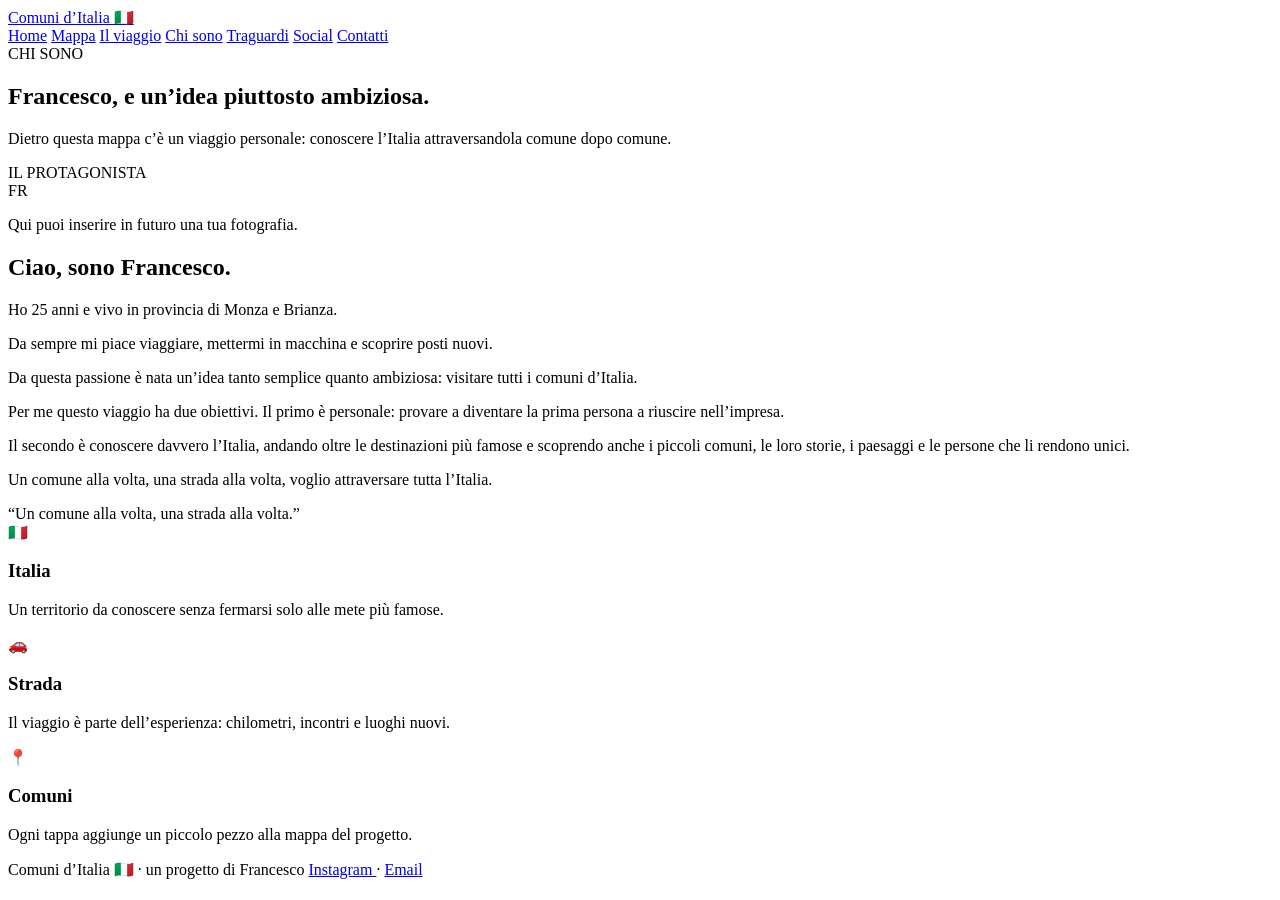
==== chi-sono.html @ e413644b "Create chi-sono.html" ====
<!doctype html>
<html lang="it">

<head>

<meta charset="utf-8">

<meta
name="viewport"
content="width=device-width, initial-scale=1"
>

<title>
Chi sono — Comuni d’Italia 🇮🇹
</title>

<meta
name="description"
content="La storia di Francesco e del progetto Comuni d’Italia."
>

<link rel="stylesheet" href="style.css">

</head>


<body>

<div class="wrap">

<header class="site-header">

<a class="brand" href="index.html">
Comuni d’Italia 🇮🇹
</a>

<nav class="nav">

<a href="index.html">Home</a>

<a href="mappa.html">Mappa</a>

<a href="viaggio.html">Il viaggio</a>

<a href="chi-sono.html">Chi sono</a>

<a href="traguardi.html">Traguardi</a>

<a href="social.html">Social</a>

<a href="contatti.html">Contatti</a>

</nav>

</header>


<main>

<section class="hero">

<div class="eyebrow">
CHI SONO
</div>

<h1>
Francesco, e un’idea
piuttosto ambiziosa.
</h1>

<p>
Dietro questa mappa c’è un viaggio personale:
conoscere l’Italia attraversandola
comune dopo comune.
</p>

</section>


<section class="profile">


<div class="profile-box">

<div>

<div class="smallcaps">
IL PROTAGONISTA
</div>

<div class="profile-placeholder">
FR
</div>

<p>
Qui puoi inserire in futuro
una tua fotografia.
</p>

</div>

</div>


<div class="profile-copy">

<h2>
Ciao, sono Francesco.
</h2>

<p>
Ho 25 anni e vivo in provincia
di Monza e Brianza.
</p>

<p>
Da sempre mi piace viaggiare,
mettermi in macchina e scoprire
posti nuovi.
</p>

<p>
Da questa passione è nata un’idea
tanto semplice quanto ambiziosa:
visitare tutti i comuni d’Italia.
</p>

<p>
Per me questo viaggio ha due obiettivi.
Il primo è personale: provare a diventare
la prima persona a riuscire nell’impresa.
</p>

<p>
Il secondo è conoscere davvero l’Italia,
andando oltre le destinazioni più famose
e scoprendo anche i piccoli comuni,
le loro storie, i paesaggi e le persone
che li rendono unici.
</p>

<p>
Un comune alla volta,
una strada alla volta,
voglio attraversare tutta l’Italia.
</p>


<div class="quote">
“Un comune alla volta,
una strada alla volta.”
</div>

</div>

</section>


<section class="section">

<div class="card-grid">


<article class="card">

<div class="number">
🇮🇹
</div>

<h3>
Italia
</h3>

<p>
Un territorio da conoscere senza fermarsi
solo alle mete più famose.
</p>

</article>


<article class="card">

<div class="number">
🚗
</div>

<h3>
Strada
</h3>

<p>
Il viaggio è parte dell’esperienza:
chilometri, incontri e luoghi nuovi.
</p>

</article>


<article class="card">

<div class="number">
📍
</div>

<h3>
Comuni
</h3>

<p>
Ogni tappa aggiunge un piccolo pezzo
alla mappa del progetto.
</p>

</article>


</div>

</section>

</main>


<footer>

<span>
Comuni d’Italia 🇮🇹 · un progetto di Francesco
</span>

<span>

<a
href="https://www.instagram.com/frarossitto/"
target="_blank"
>
Instagram
</a>

·

<a href="mailto:rossitto.francesco001@gmail.com">
Email
</a>

</span>

</footer>

</div>

</body>
</html>
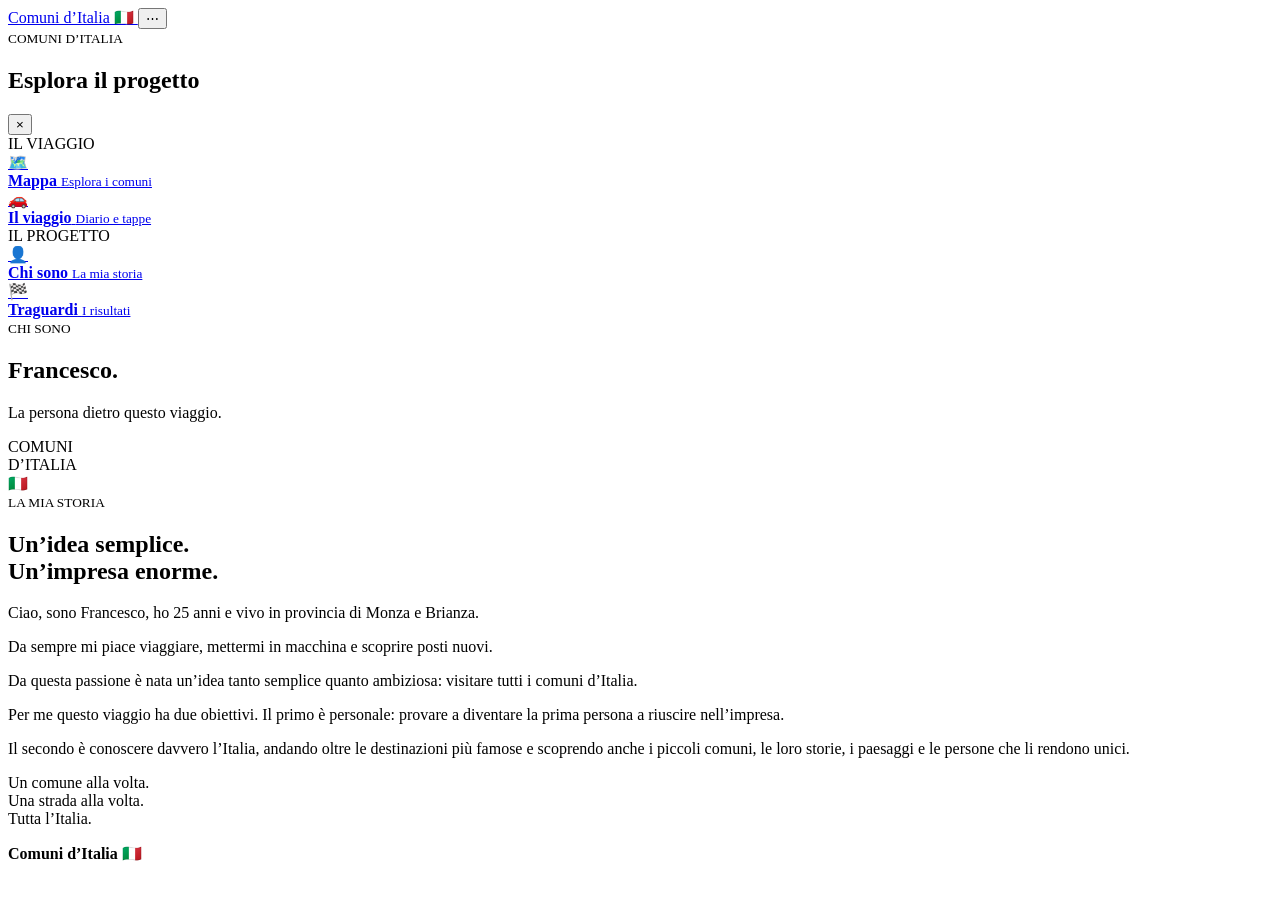
==== commit 65471831: "Create chi-sono.html" ====
--- a/chi-sono.html
+++ b/chi-sono.html
@@ -1,253 +1,195 @@
-<!doctype html>
+<!DOCTYPE html>
 <html lang="it">
-
 <head>
 
-<meta charset="utf-8">
+  <meta charset="UTF-8">
+  <meta name="viewport" content="width=device-width, initial-scale=1.0">
 
-<meta
-name="viewport"
-content="width=device-width, initial-scale=1"
->
+  <title>Chi sono — Comuni d’Italia 🇮🇹</title>
 
-<title>
-Chi sono — Comuni d’Italia 🇮🇹
-</title>
+  <link rel="preconnect" href="https://fonts.googleapis.com">
+  <link rel="preconnect" href="https://fonts.gstatic.com" crossorigin>
 
-<meta
-name="description"
-content="La storia di Francesco e del progetto Comuni d’Italia."
->
+  <link
+    href="https://fonts.googleapis.com/css2?family=DM+Sans:wght@400;500;600;700&family=Playfair+Display:wght@500;600;700&display=swap"
+    rel="stylesheet"
+  >
 
-<link rel="stylesheet" href="style.css">
+  <link rel="stylesheet" href="style.css">
 
 </head>
 
-
 <body>
-
-<div class="wrap">
 
 <header class="site-header">
 
-<a class="brand" href="index.html">
-Comuni d’Italia 🇮🇹
-</a>
+  <a href="index.html" class="brand">
+    Comuni d’Italia 🇮🇹
+  </a>
 
-<nav class="nav">
-
-<a href="index.html">Home</a>
-
-<a href="mappa.html">Mappa</a>
-
-<a href="viaggio.html">Il viaggio</a>
-
-<a href="chi-sono.html">Chi sono</a>
-
-<a href="traguardi.html">Traguardi</a>
-
-<a href="social.html">Social</a>
-
-<a href="contatti.html">Contatti</a>
-
-</nav>
+  <button class="menu-button" id="menuButton">
+    ⋯
+  </button>
 
 </header>
 
 
+<div class="menu-overlay" id="menuOverlay"></div>
+
+<aside class="side-menu" id="sideMenu">
+
+  <div class="side-menu-top">
+
+    <div>
+      <small>COMUNI D’ITALIA</small>
+      <h2>Esplora il progetto</h2>
+    </div>
+
+    <button class="menu-close" id="menuClose">×</button>
+
+  </div>
+
+  <div class="menu-category">
+
+    <div class="menu-category-title">IL VIAGGIO</div>
+
+    <a href="mappa.html" class="menu-link">
+      <span>🗺️</span>
+      <div>
+        <strong>Mappa</strong>
+        <small>Esplora i comuni</small>
+      </div>
+    </a>
+
+    <a href="viaggio.html" class="menu-link">
+      <span>🚗</span>
+      <div>
+        <strong>Il viaggio</strong>
+        <small>Diario e tappe</small>
+      </div>
+    </a>
+
+  </div>
+
+  <div class="menu-category">
+
+    <div class="menu-category-title">IL PROGETTO</div>
+
+    <a href="chi-sono.html" class="menu-link">
+      <span>👤</span>
+      <div>
+        <strong>Chi sono</strong>
+        <small>La mia storia</small>
+      </div>
+    </a>
+
+    <a href="traguardi.html" class="menu-link">
+      <span>🏁</span>
+      <div>
+        <strong>Traguardi</strong>
+        <small>I risultati</small>
+      </div>
+    </a>
+
+  </div>
+
+</aside>
+
+
 <main>
 
-<section class="hero">
+<section class="page-hero">
 
-<div class="eyebrow">
-CHI SONO
-</div>
+  <small>CHI SONO</small>
 
-<h1>
-Francesco, e un’idea
-piuttosto ambiziosa.
-</h1>
+  <h1>
+    Francesco.
+  </h1>
 
-<p>
-Dietro questa mappa c’è un viaggio personale:
-conoscere l’Italia attraversandola
-comune dopo comune.
-</p>
-
-</section>
-
-
-<section class="profile">
-
-
-<div class="profile-box">
-
-<div>
-
-<div class="smallcaps">
-IL PROTAGONISTA
-</div>
-
-<div class="profile-placeholder">
-FR
-</div>
-
-<p>
-Qui puoi inserire in futuro
-una tua fotografia.
-</p>
-
-</div>
-
-</div>
-
-
-<div class="profile-copy">
-
-<h2>
-Ciao, sono Francesco.
-</h2>
-
-<p>
-Ho 25 anni e vivo in provincia
-di Monza e Brianza.
-</p>
-
-<p>
-Da sempre mi piace viaggiare,
-mettermi in macchina e scoprire
-posti nuovi.
-</p>
-
-<p>
-Da questa passione è nata un’idea
-tanto semplice quanto ambiziosa:
-visitare tutti i comuni d’Italia.
-</p>
-
-<p>
-Per me questo viaggio ha due obiettivi.
-Il primo è personale: provare a diventare
-la prima persona a riuscire nell’impresa.
-</p>
-
-<p>
-Il secondo è conoscere davvero l’Italia,
-andando oltre le destinazioni più famose
-e scoprendo anche i piccoli comuni,
-le loro storie, i paesaggi e le persone
-che li rendono unici.
-</p>
-
-<p>
-Un comune alla volta,
-una strada alla volta,
-voglio attraversare tutta l’Italia.
-</p>
-
-
-<div class="quote">
-“Un comune alla volta,
-una strada alla volta.”
-</div>
-
-</div>
+  <p>
+    La persona dietro questo viaggio.
+  </p>
 
 </section>
 
 
 <section class="section">
 
-<div class="card-grid">
+  <div class="about-page-grid">
+
+    <div class="about-photo">
+
+      <div class="logo-placeholder">
+        COMUNI<br>
+        D’ITALIA<br>
+        🇮🇹
+      </div>
+
+    </div>
 
 
-<article class="card">
+    <div class="about-text">
 
-<div class="number">
-🇮🇹
-</div>
+      <small>LA MIA STORIA</small>
 
-<h3>
-Italia
-</h3>
+      <h2>
+        Un’idea semplice.<br>
+        Un’impresa enorme.
+      </h2>
 
-<p>
-Un territorio da conoscere senza fermarsi
-solo alle mete più famose.
-</p>
+      <p>
+        Ciao, sono Francesco, ho 25 anni e vivo in provincia
+        di Monza e Brianza.
+      </p>
 
-</article>
+      <p>
+        Da sempre mi piace viaggiare, mettermi in macchina
+        e scoprire posti nuovi.
+      </p>
 
+      <p>
+        Da questa passione è nata un’idea tanto semplice
+        quanto ambiziosa: visitare tutti i comuni d’Italia.
+      </p>
 
-<article class="card">
+      <p>
+        Per me questo viaggio ha due obiettivi.
+        Il primo è personale: provare a diventare la prima
+        persona a riuscire nell’impresa.
+      </p>
 
-<div class="number">
-🚗
-</div>
+      <p>
+        Il secondo è conoscere davvero l’Italia, andando oltre
+        le destinazioni più famose e scoprendo anche i piccoli
+        comuni, le loro storie, i paesaggi e le persone che
+        li rendono unici.
+      </p>
 
-<h3>
-Strada
-</h3>
+      <p class="big-quote">
+        Un comune alla volta.<br>
+        Una strada alla volta.<br>
+        Tutta l’Italia.
+      </p>
 
-<p>
-Il viaggio è parte dell’esperienza:
-chilometri, incontri e luoghi nuovi.
-</p>
+    </div>
 
-</article>
-
-
-<article class="card">
-
-<div class="number">
-📍
-</div>
-
-<h3>
-Comuni
-</h3>
-
-<p>
-Ogni tappa aggiunge un piccolo pezzo
-alla mappa del progetto.
-</p>
-
-</article>
-
-
-</div>
+  </div>
 
 </section>
 
 </main>
 
 
-<footer>
+<footer class="site-footer">
 
-<span>
-Comuni d’Italia 🇮🇹 · un progetto di Francesco
-</span>
-
-<span>
-
-<a
-href="https://www.instagram.com/frarossitto/"
-target="_blank"
->
-Instagram
-</a>
-
-·
-
-<a href="mailto:rossitto.francesco001@gmail.com">
-Email
-</a>
-
-</span>
+  <strong>Comuni d’Italia 🇮🇹</strong>
 
 </footer>
 
-</div>
+
+<script src="visitati.js"></script>
+<script src="comuni.js"></script>
+<script src="app.js"></script>
 
 </body>
 </html>
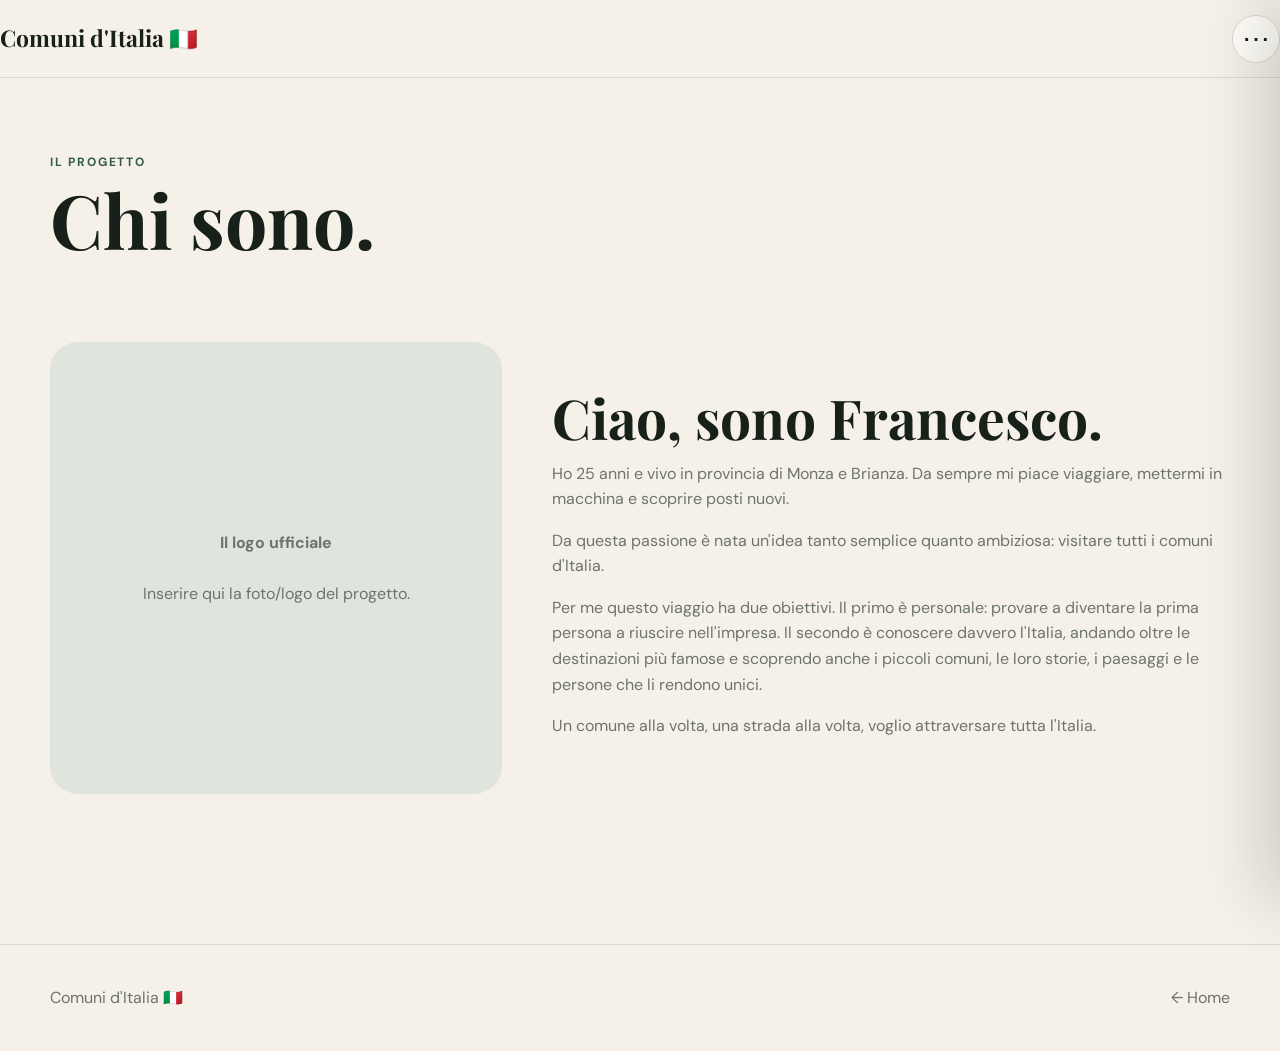
==== commit 3a827006: "Create chi-sono.html" ====
--- a/chi-sono.html
+++ b/chi-sono.html
@@ -1,19 +1,20 @@
 <!DOCTYPE html>
 <html lang="it">
+
 <head>
 
   <meta charset="UTF-8">
+
   <meta name="viewport" content="width=device-width, initial-scale=1.0">
 
-  <title>Chi sono — Comuni d’Italia 🇮🇹</title>
+  <title>Chi sono — Comuni d'Italia 🇮🇹</title>
 
   <link rel="preconnect" href="https://fonts.googleapis.com">
   <link rel="preconnect" href="https://fonts.gstatic.com" crossorigin>
 
   <link
     href="https://fonts.googleapis.com/css2?family=DM+Sans:wght@400;500;600;700&family=Playfair+Display:wght@500;600;700&display=swap"
-    rel="stylesheet"
-  >
+    rel="stylesheet">
 
   <link rel="stylesheet" href="style.css">
 
@@ -21,168 +22,219 @@
 
 <body>
 
+
 <header class="site-header">
 
-  <a href="index.html" class="brand">
-    Comuni d’Italia 🇮🇹
-  </a>
-
-  <button class="menu-button" id="menuButton">
-    ⋯
-  </button>
+  <div class="container" style="display:flex;justify-content:space-between;align-items:center;width:100%;">
+
+    <a href="index.html" class="logo">
+      Comuni d'Italia 🇮🇹
+    </a>
+
+    <button class="menu-button">
+      ⋯
+    </button>
+
+  </div>
 
 </header>
 
 
-<div class="menu-overlay" id="menuOverlay"></div>
-
-<aside class="side-menu" id="sideMenu">
-
-  <div class="side-menu-top">
+<div class="menu-overlay"></div>
+
+<aside class="side-menu">
+
+  <div class="menu-top">
+
+    <h2 class="menu-title">Esplora</h2>
+
+    <button class="menu-close">×</button>
+
+  </div>
+
+  <div class="menu-category">
+
+    <div class="menu-category-title">
+      Il viaggio
+    </div>
+
+    <a class="menu-link" href="index.html">
+      Home <span>→</span>
+    </a>
+
+    <a class="menu-link" href="mappa.html">
+      Mappa dei comuni <span>→</span>
+    </a>
+
+    <a class="menu-link" href="viaggio.html">
+      Il viaggio <span>→</span>
+    </a>
+
+  </div>
+
+  <div class="menu-category">
+
+    <div class="menu-category-title">
+      Il progetto
+    </div>
+
+    <a class="menu-link" href="chi-sono.html">
+      Chi sono <span>→</span>
+    </a>
+
+    <a class="menu-link" href="traguardi.html">
+      Traguardi <span>→</span>
+    </a>
+
+  </div>
+
+  <div class="menu-category">
+
+    <div class="menu-category-title">
+      Seguimi
+    </div>
+
+    <a
+      class="menu-link"
+      href="https://www.instagram.com/frarossitto/"
+      target="_blank">
+      Instagram <span>↗</span>
+    </a>
+
+    <a
+      class="menu-link"
+      href="https://www.tiktok.com/"
+      target="_blank">
+      TikTok <span>↗</span>
+    </a>
+
+  </div>
+
+  <div class="menu-category">
+
+    <div class="menu-category-title">
+      Contatti
+    </div>
+
+    <a class="menu-link" href="contatti.html">
+      Contatti <span>→</span>
+    </a>
+
+  </div>
+
+</aside>
+
+
+<main>
+
+<section class="page-header">
+
+  <div class="container">
+
+    <div class="eyebrow">
+      Il progetto
+    </div>
+
+    <h1>
+      Chi sono.
+    </h1>
+
+  </div>
+
+</section>
+
+
+<section class="section" style="padding-top:20px;">
+
+  <div class="container">
+
+    <div class="about-grid">
+
+      <div class="about-photo">
+
+        <div>
+
+          <strong>
+            Il logo ufficiale
+          </strong>
+
+          <br><br>
+
+          Inserire qui la foto/logo
+          del progetto.
+
+        </div>
+
+      </div>
+
+
+      <div>
+
+        <h2 class="section-title">
+          Ciao, sono Francesco.
+        </h2>
+
+        <p class="section-text">
+
+          Ho 25 anni e vivo in provincia di Monza e Brianza.
+
+          Da sempre mi piace viaggiare, mettermi in macchina
+          e scoprire posti nuovi.
+
+        </p>
+
+        <p class="section-text">
+
+          Da questa passione è nata un'idea tanto semplice
+          quanto ambiziosa: visitare tutti i comuni d'Italia.
+
+        </p>
+
+        <p class="section-text">
+
+          Per me questo viaggio ha due obiettivi.
+
+          Il primo è personale: provare a diventare la prima
+          persona a riuscire nell'impresa.
+
+          Il secondo è conoscere davvero l'Italia, andando
+          oltre le destinazioni più famose e scoprendo anche
+          i piccoli comuni, le loro storie, i paesaggi e
+          le persone che li rendono unici.
+
+        </p>
+
+        <p class="section-text">
+
+          Un comune alla volta, una strada alla volta,
+          voglio attraversare tutta l'Italia.
+
+        </p>
+
+      </div>
+
+    </div>
+
+  </div>
+
+</section>
+
+</main>
+
+
+<footer class="site-footer">
+
+  <div class="container footer-inner">
 
     <div>
-      <small>COMUNI D’ITALIA</small>
-      <h2>Esplora il progetto</h2>
-    </div>
-
-    <button class="menu-close" id="menuClose">×</button>
-
-  </div>
-
-  <div class="menu-category">
-
-    <div class="menu-category-title">IL VIAGGIO</div>
-
-    <a href="mappa.html" class="menu-link">
-      <span>🗺️</span>
-      <div>
-        <strong>Mappa</strong>
-        <small>Esplora i comuni</small>
-      </div>
-    </a>
-
-    <a href="viaggio.html" class="menu-link">
-      <span>🚗</span>
-      <div>
-        <strong>Il viaggio</strong>
-        <small>Diario e tappe</small>
-      </div>
-    </a>
-
-  </div>
-
-  <div class="menu-category">
-
-    <div class="menu-category-title">IL PROGETTO</div>
-
-    <a href="chi-sono.html" class="menu-link">
-      <span>👤</span>
-      <div>
-        <strong>Chi sono</strong>
-        <small>La mia storia</small>
-      </div>
-    </a>
-
-    <a href="traguardi.html" class="menu-link">
-      <span>🏁</span>
-      <div>
-        <strong>Traguardi</strong>
-        <small>I risultati</small>
-      </div>
-    </a>
-
-  </div>
-
-</aside>
-
-
-<main>
-
-<section class="page-hero">
-
-  <small>CHI SONO</small>
-
-  <h1>
-    Francesco.
-  </h1>
-
-  <p>
-    La persona dietro questo viaggio.
-  </p>
-
-</section>
-
-
-<section class="section">
-
-  <div class="about-page-grid">
-
-    <div class="about-photo">
-
-      <div class="logo-placeholder">
-        COMUNI<br>
-        D’ITALIA<br>
-        🇮🇹
-      </div>
-
-    </div>
-
-
-    <div class="about-text">
-
-      <small>LA MIA STORIA</small>
-
-      <h2>
-        Un’idea semplice.<br>
-        Un’impresa enorme.
-      </h2>
-
-      <p>
-        Ciao, sono Francesco, ho 25 anni e vivo in provincia
-        di Monza e Brianza.
-      </p>
-
-      <p>
-        Da sempre mi piace viaggiare, mettermi in macchina
-        e scoprire posti nuovi.
-      </p>
-
-      <p>
-        Da questa passione è nata un’idea tanto semplice
-        quanto ambiziosa: visitare tutti i comuni d’Italia.
-      </p>
-
-      <p>
-        Per me questo viaggio ha due obiettivi.
-        Il primo è personale: provare a diventare la prima
-        persona a riuscire nell’impresa.
-      </p>
-
-      <p>
-        Il secondo è conoscere davvero l’Italia, andando oltre
-        le destinazioni più famose e scoprendo anche i piccoli
-        comuni, le loro storie, i paesaggi e le persone che
-        li rendono unici.
-      </p>
-
-      <p class="big-quote">
-        Un comune alla volta.<br>
-        Una strada alla volta.<br>
-        Tutta l’Italia.
-      </p>
-
-    </div>
-
-  </div>
-
-</section>
-
-</main>
-
-
-<footer class="site-footer">
-
-  <strong>Comuni d’Italia 🇮🇹</strong>
+      Comuni d'Italia 🇮🇹
+    </div>
+
+    <a href="index.html">
+      ← Home
+    </a>
+
+  </div>
 
 </footer>
 
--- a/style.css
+++ b/style.css
@@ -0,0 +1,750 @@
+:root {
+  --bg: #f5f1e8;
+  --paper: #fffdf8;
+  --ink: #172019;
+  --muted: #6d746e;
+  --line: #ddd8cc;
+  --green: #315b43;
+  --green-dark: #244534;
+  --green-light: #dce8df;
+  --white: #ffffff;
+  --shadow: 0 20px 60px rgba(24, 35, 27, 0.10);
+  --radius: 22px;
+}
+
+* {
+  box-sizing: border-box;
+}
+
+html {
+  scroll-behavior: smooth;
+}
+
+body {
+  margin: 0;
+  background: var(--bg);
+  color: var(--ink);
+  font-family: "DM Sans", sans-serif;
+  line-height: 1.6;
+}
+
+body.menu-open {
+  overflow: hidden;
+}
+
+a {
+  color: inherit;
+  text-decoration: none;
+}
+
+button,
+input,
+select {
+  font: inherit;
+}
+
+button {
+  cursor: pointer;
+}
+
+img {
+  max-width: 100%;
+  display: block;
+}
+
+.container {
+  width: min(1180px, calc(100% - 40px));
+  margin: auto;
+}
+
+/* HEADER */
+
+.site-header {
+  height: 78px;
+  display: flex;
+  align-items: center;
+  justify-content: space-between;
+  border-bottom: 1px solid var(--line);
+  background: rgba(245, 241, 232, 0.94);
+  backdrop-filter: blur(12px);
+  position: sticky;
+  top: 0;
+  z-index: 100;
+}
+
+.logo {
+  font-family: "Playfair Display", serif;
+  font-size: 23px;
+  font-weight: 700;
+}
+
+.menu-button {
+  width: 48px;
+  height: 48px;
+  border: 1px solid var(--line);
+  border-radius: 50%;
+  background: var(--paper);
+  font-size: 28px;
+  line-height: 1;
+  color: var(--ink);
+}
+
+.menu-button:hover {
+  background: var(--green);
+  color: white;
+}
+
+/* SIDE MENU */
+
+.menu-overlay {
+  position: fixed;
+  inset: 0;
+  background: rgba(15, 23, 18, 0.38);
+  backdrop-filter: blur(5px);
+  opacity: 0;
+  visibility: hidden;
+  transition: 0.3s ease;
+  z-index: 200;
+}
+
+.menu-overlay.active {
+  opacity: 1;
+  visibility: visible;
+}
+
+.side-menu {
+  position: fixed;
+  top: 0;
+  right: 0;
+  height: 100vh;
+  width: min(440px, 92vw);
+  background: var(--paper);
+  padding: 32px;
+  overflow-y: auto;
+  transform: translateX(100%);
+  transition: transform 0.35s ease;
+  z-index: 201;
+  box-shadow: -20px 0 60px rgba(0,0,0,.15);
+}
+
+.side-menu.active {
+  transform: translateX(0);
+}
+
+.menu-top {
+  display: flex;
+  align-items: center;
+  justify-content: space-between;
+  margin-bottom: 35px;
+}
+
+.menu-title {
+  font-family: "Playfair Display", serif;
+  font-size: 28px;
+  margin: 0;
+}
+
+.menu-close {
+  width: 44px;
+  height: 44px;
+  border-radius: 50%;
+  border: 1px solid var(--line);
+  background: transparent;
+  font-size: 26px;
+}
+
+.menu-category {
+  margin-bottom: 28px;
+}
+
+.menu-category-title {
+  text-transform: uppercase;
+  letter-spacing: .12em;
+  color: var(--muted);
+  font-size: 12px;
+  font-weight: 700;
+  margin-bottom: 10px;
+}
+
+.menu-link {
+  display: flex;
+  align-items: center;
+  justify-content: space-between;
+  padding: 15px 0;
+  border-bottom: 1px solid var(--line);
+  font-size: 18px;
+  font-weight: 600;
+}
+
+.menu-link span {
+  color: var(--muted);
+}
+
+.menu-link:hover {
+  color: var(--green);
+}
+
+.menu-quote {
+  margin-top: 35px;
+  padding-top: 25px;
+  border-top: 1px solid var(--line);
+  font-family: "Playfair Display", serif;
+  font-size: 22px;
+  line-height: 1.3;
+}
+
+/* HERO */
+
+.hero {
+  padding: 100px 0 70px;
+}
+
+.hero-grid {
+  display: grid;
+  grid-template-columns: 1.25fr .75fr;
+  gap: 50px;
+  align-items: center;
+}
+
+.eyebrow {
+  color: var(--green);
+  text-transform: uppercase;
+  letter-spacing: .15em;
+  font-weight: 700;
+  font-size: 12px;
+}
+
+.hero h1 {
+  font-family: "Playfair Display", serif;
+  font-size: clamp(50px, 7vw, 88px);
+  line-height: .95;
+  margin: 15px 0 25px;
+  max-width: 850px;
+}
+
+.hero p {
+  color: var(--muted);
+  font-size: 18px;
+  max-width: 650px;
+}
+
+.hero-card {
+  background: var(--green);
+  color: white;
+  padding: 38px;
+  border-radius: var(--radius);
+  box-shadow: var(--shadow);
+}
+
+.hero-card .big-number {
+  font-family: "Playfair Display", serif;
+  font-size: 70px;
+  line-height: 1;
+}
+
+.hero-card p {
+  color: rgba(255,255,255,.75);
+  margin-bottom: 30px;
+}
+
+/* BUTTONS */
+
+.btn {
+  display: inline-flex;
+  align-items: center;
+  justify-content: center;
+  padding: 13px 20px;
+  border-radius: 999px;
+  border: 1px solid var(--line);
+  font-weight: 700;
+  background: var(--paper);
+}
+
+.btn:hover {
+  transform: translateY(-1px);
+}
+
+.btn-dark {
+  background: var(--green);
+  color: white;
+  border-color: var(--green);
+}
+
+.btn-light {
+  background: white;
+}
+
+.button-row {
+  display: flex;
+  flex-wrap: wrap;
+  gap: 12px;
+  margin-top: 30px;
+}
+
+/* PROGRESS */
+
+.progress {
+  width: 100%;
+  height: 10px;
+  border-radius: 999px;
+  background: rgba(255,255,255,.2);
+  overflow: hidden;
+}
+
+.progress-fill {
+  width: 0%;
+  height: 100%;
+  background: white;
+  border-radius: inherit;
+  transition: width .8s ease;
+}
+
+.section {
+  padding: 80px 0;
+}
+
+.section-header {
+  margin-bottom: 35px;
+}
+
+.section-title {
+  font-family: "Playfair Display", serif;
+  font-size: clamp(35px, 5vw, 55px);
+  line-height: 1;
+  margin: 8px 0 15px;
+}
+
+.section-text {
+  color: var(--muted);
+  max-width: 700px;
+}
+
+/* STATS */
+
+.stats-grid {
+  display: grid;
+  grid-template-columns: repeat(3, 1fr);
+  gap: 18px;
+}
+
+.stat-card {
+  background: var(--paper);
+  border: 1px solid var(--line);
+  border-radius: var(--radius);
+  padding: 30px;
+}
+
+.stat-number {
+  font-family: "Playfair Display", serif;
+  font-size: 48px;
+  line-height: 1;
+}
+
+.stat-label {
+  color: var(--muted);
+  margin-top: 10px;
+}
+
+/* CARDS */
+
+.card-grid {
+  display: grid;
+  grid-template-columns: repeat(3, 1fr);
+  gap: 20px;
+}
+
+.card {
+  background: var(--paper);
+  border: 1px solid var(--line);
+  border-radius: var(--radius);
+  padding: 30px;
+}
+
+.card h3 {
+  font-family: "Playfair Display", serif;
+  font-size: 28px;
+  margin-top: 0;
+}
+
+.card p {
+  color: var(--muted);
+}
+
+/* MAP */
+
+.map-wrapper {
+  background: var(--paper);
+  border: 1px solid var(--line);
+  border-radius: var(--radius);
+  padding: 20px;
+  box-shadow: var(--shadow);
+}
+
+.map-controls {
+  display: grid;
+  grid-template-columns: 1.5fr .7fr .7fr auto;
+  gap: 10px;
+  margin-bottom: 18px;
+}
+
+.search-box {
+  position: relative;
+}
+
+.search-input,
+.map-select {
+  width: 100%;
+  height: 48px;
+  border: 1px solid var(--line);
+  border-radius: 12px;
+  padding: 0 15px;
+  background: white;
+  outline: none;
+}
+
+.search-input:focus,
+.map-select:focus {
+  border-color: var(--green);
+}
+
+.search-results {
+  position: absolute;
+  left: 0;
+  right: 0;
+  top: 54px;
+  background: white;
+  border: 1px solid var(--line);
+  border-radius: 14px;
+  box-shadow: var(--shadow);
+  z-index: 50;
+  max-height: 350px;
+  overflow-y: auto;
+  display: none;
+}
+
+.search-results.active {
+  display: block;
+}
+
+.search-result {
+  padding: 13px 15px;
+  border-bottom: 1px solid #eee;
+  cursor: pointer;
+}
+
+.search-result:last-child {
+  border-bottom: 0;
+}
+
+.search-result:hover {
+  background: #f5f7f3;
+}
+
+.result-name {
+  font-weight: 700;
+}
+
+.result-meta {
+  font-size: 13px;
+  color: var(--muted);
+}
+
+.result-status {
+  font-size: 12px;
+  font-weight: 700;
+}
+
+.result-status.visited {
+  color: var(--green);
+}
+
+.result-status.not-visited {
+  color: #888;
+}
+
+.map-layout {
+  display: grid;
+  grid-template-columns: 1fr 320px;
+  gap: 20px;
+}
+
+.map-area {
+  min-height: 650px;
+  position: relative;
+  background: #eef1eb;
+  border-radius: 18px;
+  overflow: hidden;
+}
+
+#italy-map {
+  width: 100%;
+  height: 650px;
+}
+
+.municipality {
+  fill: #d7d9d4;
+  stroke: #fff;
+  stroke-width: .35;
+  cursor: pointer;
+  transition: fill .15s;
+}
+
+.municipality:hover {
+  fill: #b9cdbf;
+}
+
+.municipality.visited {
+  fill: var(--green);
+}
+
+.municipality.selected {
+  fill: #172019;
+  stroke: #fff;
+  stroke-width: 1.5;
+}
+
+.map-info {
+  background: var(--paper);
+  border: 1px solid var(--line);
+  border-radius: var(--radius);
+  padding: 25px;
+  align-self: start;
+}
+
+.map-info h3 {
+  font-family: "Playfair Display", serif;
+  font-size: 30px;
+  margin: 0 0 10px;
+}
+
+.map-info p {
+  color: var(--muted);
+}
+
+.map-legend {
+  display: flex;
+  gap: 20px;
+  margin-top: 15px;
+  font-size: 13px;
+  color: var(--muted);
+}
+
+.legend-item {
+  display: flex;
+  align-items: center;
+  gap: 7px;
+}
+
+.legend-dot {
+  width: 13px;
+  height: 13px;
+  border-radius: 50%;
+  background: #d7d9d4;
+}
+
+.legend-dot.green {
+  background: var(--green);
+}
+
+/* PAGE HEADER */
+
+.page-header {
+  padding: 75px 0 45px;
+}
+
+.page-header h1 {
+  font-family: "Playfair Display", serif;
+  font-size: clamp(45px, 7vw, 75px);
+  line-height: 1;
+  margin: 10px 0 20px;
+}
+
+/* TIMELINE */
+
+.timeline {
+  position: relative;
+  margin-top: 30px;
+}
+
+.timeline-item {
+  display: grid;
+  grid-template-columns: 150px 1fr;
+  gap: 30px;
+  padding: 30px 0;
+  border-top: 1px solid var(--line);
+}
+
+.timeline-date {
+  color: var(--green);
+  font-weight: 700;
+}
+
+.timeline-content {
+  background: var(--paper);
+  border: 1px solid var(--line);
+  border-radius: var(--radius);
+  padding: 25px;
+}
+
+.timeline-content h3 {
+  font-family: "Playfair Display", serif;
+  font-size: 30px;
+  margin-top: 0;
+}
+
+/* ABOUT */
+
+.about-grid {
+  display: grid;
+  grid-template-columns: .8fr 1.2fr;
+  gap: 50px;
+  align-items: center;
+}
+
+.about-photo {
+  aspect-ratio: 1;
+  border-radius: 28px;
+  background: #dfe4dd;
+  display: flex;
+  align-items: center;
+  justify-content: center;
+  overflow: hidden;
+  color: var(--muted);
+  text-align: center;
+  padding: 30px;
+}
+
+.about-photo img {
+  width: 100%;
+  height: 100%;
+  object-fit: cover;
+}
+
+/* MILESTONES */
+
+.milestone-grid {
+  display: grid;
+  grid-template-columns: repeat(3, 1fr);
+  gap: 18px;
+}
+
+.milestone {
+  background: var(--paper);
+  border: 1px solid var(--line);
+  border-radius: var(--radius);
+  padding: 28px;
+}
+
+.milestone.locked {
+  opacity: .45;
+}
+
+.milestone-number {
+  font-family: "Playfair Display", serif;
+  font-size: 45px;
+}
+
+/* CONTACT */
+
+.contact-box {
+  background: var(--green);
+  color: white;
+  border-radius: var(--radius);
+  padding: 50px;
+}
+
+.contact-box p {
+  color: rgba(255,255,255,.75);
+}
+
+.contact-email {
+  font-size: clamp(22px, 4vw, 40px);
+  font-family: "Playfair Display", serif;
+  word-break: break-word;
+}
+
+/* FOOTER */
+
+.site-footer {
+  margin-top: 70px;
+  padding: 40px 0;
+  border-top: 1px solid var(--line);
+}
+
+.footer-inner {
+  display: flex;
+  justify-content: space-between;
+  gap: 20px;
+  color: var(--muted);
+}
+
+/* MOBILE */
+
+@media (max-width: 900px) {
+
+  .hero-grid,
+  .map-layout,
+  .about-grid {
+    grid-template-columns: 1fr;
+  }
+
+  .stats-grid,
+  .card-grid,
+  .milestone-grid {
+    grid-template-columns: 1fr;
+  }
+
+  .map-controls {
+    grid-template-columns: 1fr;
+  }
+
+  .map-area,
+  #italy-map {
+    min-height: 500px;
+    height: 500px;
+  }
+}
+
+@media (max-width: 600px) {
+
+  .container {
+    width: min(100% - 28px, 1180px);
+  }
+
+  .site-header {
+    height: 68px;
+  }
+
+  .hero {
+    padding: 65px 0 45px;
+  }
+
+  .hero h1 {
+    font-size: 52px;
+  }
+
+  .hero-card {
+    padding: 28px;
+  }
+
+  .section {
+    padding: 55px 0;
+  }
+
+  .side-menu {
+    padding: 25px 20px;
+  }
+
+  .timeline-item {
+    grid-template-columns: 1fr;
+    gap: 8px;
+  }
+
+  .contact-box {
+    padding: 30px;
+  }
+
+  .footer-inner {
+    flex-direction: column;
+  }
+}
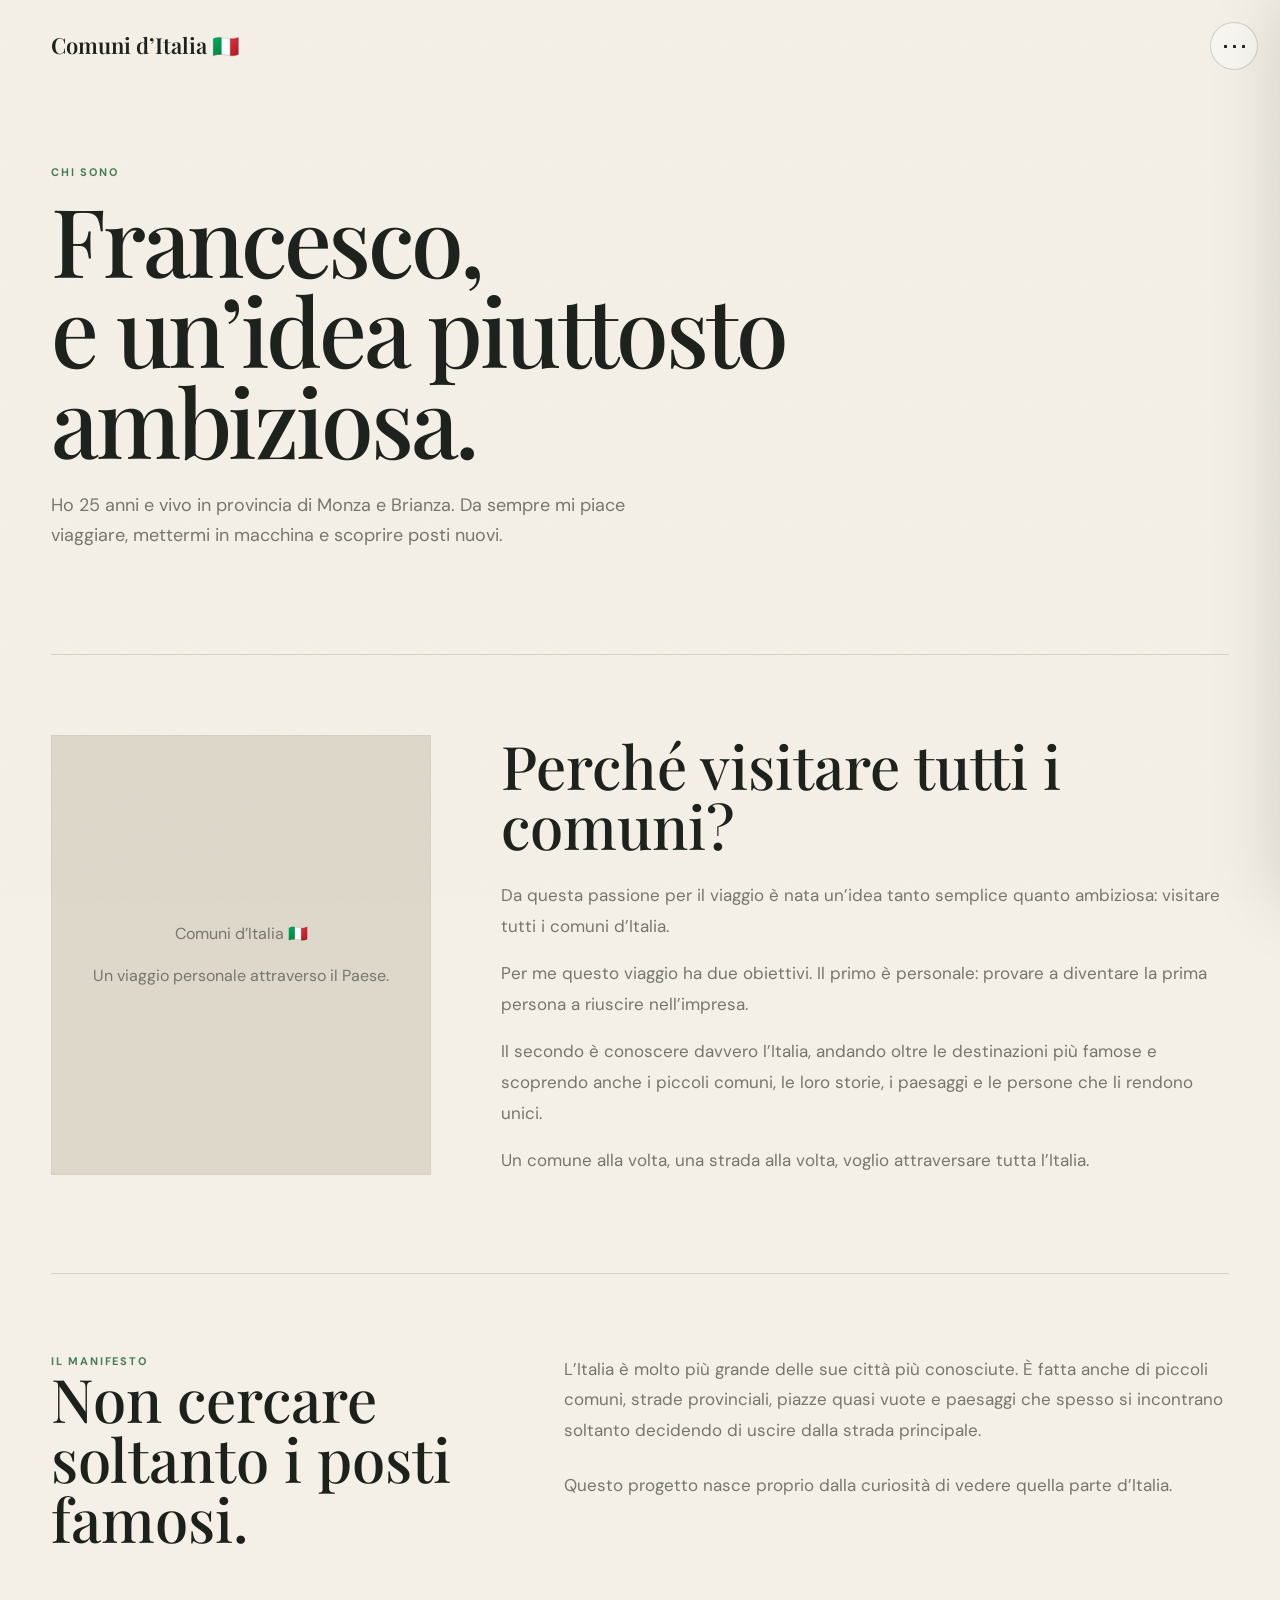
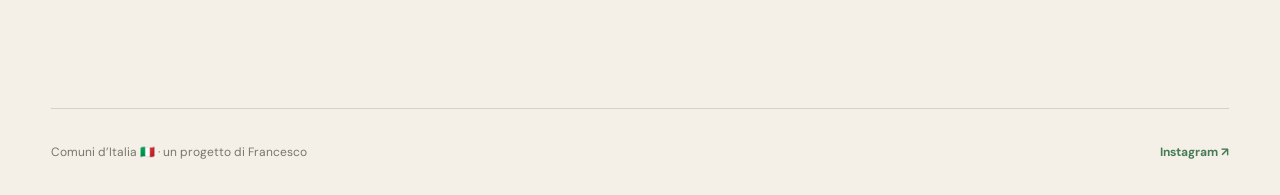
==== commit 5f7d54a2: "Create chi-sono.html" ====
--- a/chi-sono.html
+++ b/chi-sono.html
@@ -1,247 +1,193 @@
-<!DOCTYPE html>
+<!doctype html>
 <html lang="it">
-
 <head>
-
-  <meta charset="UTF-8">
-
-  <meta name="viewport" content="width=device-width, initial-scale=1.0">
-
-  <title>Chi sono — Comuni d'Italia 🇮🇹</title>
-
-  <link rel="preconnect" href="https://fonts.googleapis.com">
-  <link rel="preconnect" href="https://fonts.gstatic.com" crossorigin>
-
-  <link
-    href="https://fonts.googleapis.com/css2?family=DM+Sans:wght@400;500;600;700&family=Playfair+Display:wght@500;600;700&display=swap"
-    rel="stylesheet">
-
-  <link rel="stylesheet" href="style.css">
-
+<meta charset="utf-8">
+<meta name="viewport" content="width=device-width, initial-scale=1">
+<title>Chi sono — Comuni d’Italia 🇮🇹</title>
+<link rel="stylesheet" href="style.css">
 </head>
 
 <body>
 
+<button class="menu-button" id="menuButton" aria-label="Apri menu" aria-expanded="false">⋯</button>
+<div class="menu-overlay" id="menuOverlay"></div>
 
-<header class="site-header">
+<aside class="side-menu" id="sideMenu" aria-hidden="true">
 
-  <div class="container" style="display:flex;justify-content:space-between;align-items:center;width:100%;">
+<div class="menu-top">
+<div class="menu-brand">Comuni d’Italia 🇮🇹</div>
+<button class="menu-close" id="menuClose" aria-label="Chiudi menu">×</button>
+</div>
 
-    <a href="index.html" class="logo">
-      Comuni d'Italia 🇮🇹
-    </a>
+<div class="menu-section">
+<div class="menu-heading">NAVIGAZIONE</div>
+<a href="index.html" class="menu-link"><span>Home</span><span>⌂</span></a>
+</div>
 
-    <button class="menu-button">
-      ⋯
-    </button>
+<div class="menu-section">
+<div class="menu-heading">IL VIAGGIO</div>
+<a href="mappa.html" class="menu-link"><span>Mappa dei comuni</span><span>→</span></a>
+<a href="viaggio.html" class="menu-link"><span>Il viaggio</span><span>→</span></a>
+<a href="index.html#regioni" class="menu-link"><span>Regioni</span><span>→</span></a>
+</div>
 
-  </div>
+<div class="menu-section">
+<div class="menu-heading">IL PROGETTO</div>
+<a href="chi-sono.html" class="menu-link"><span>Chi sono</span><span>→</span></a>
+<a href="traguardi.html" class="menu-link"><span>Traguardi</span><span>→</span></a>
+</div>
 
-</header>
+<div class="menu-section">
+<div class="menu-heading">SEGUIMI</div>
+<a href="https://www.instagram.com/frarossitto/" target="_blank" rel="noopener" class="menu-link"><span>Instagram</span><span>↗</span></a>
+<a href="https://www.tiktok.com/" target="_blank" rel="noopener" class="menu-link"><span>TikTok</span><span>↗</span></a>
+</div>
 
+<div class="menu-section">
+<div class="menu-heading">CONTATTI</div>
+<a href="contatti.html" class="menu-link"><span>Contatti</span><span>→</span></a>
+</div>
 
-<div class="menu-overlay"></div>
-
-<aside class="side-menu">
-
-  <div class="menu-top">
-
-    <h2 class="menu-title">Esplora</h2>
-
-    <button class="menu-close">×</button>
-
-  </div>
-
-  <div class="menu-category">
-
-    <div class="menu-category-title">
-      Il viaggio
-    </div>
-
-    <a class="menu-link" href="index.html">
-      Home <span>→</span>
-    </a>
-
-    <a class="menu-link" href="mappa.html">
-      Mappa dei comuni <span>→</span>
-    </a>
-
-    <a class="menu-link" href="viaggio.html">
-      Il viaggio <span>→</span>
-    </a>
-
-  </div>
-
-  <div class="menu-category">
-
-    <div class="menu-category-title">
-      Il progetto
-    </div>
-
-    <a class="menu-link" href="chi-sono.html">
-      Chi sono <span>→</span>
-    </a>
-
-    <a class="menu-link" href="traguardi.html">
-      Traguardi <span>→</span>
-    </a>
-
-  </div>
-
-  <div class="menu-category">
-
-    <div class="menu-category-title">
-      Seguimi
-    </div>
-
-    <a
-      class="menu-link"
-      href="https://www.instagram.com/frarossitto/"
-      target="_blank">
-      Instagram <span>↗</span>
-    </a>
-
-    <a
-      class="menu-link"
-      href="https://www.tiktok.com/"
-      target="_blank">
-      TikTok <span>↗</span>
-    </a>
-
-  </div>
-
-  <div class="menu-category">
-
-    <div class="menu-category-title">
-      Contatti
-    </div>
-
-    <a class="menu-link" href="contatti.html">
-      Contatti <span>→</span>
-    </a>
-
-  </div>
+<div class="menu-quote">
+<div>Un comune alla volta.</div>
+<div>Una strada alla volta.</div>
+<div>Tutta l’Italia. 🇮🇹</div>
+</div>
 
 </aside>
 
+<main class="page">
 
-<main>
+<div class="container">
 
-<section class="page-header">
+<header class="page-header">
+<a class="brand" href="index.html">Comuni d’Italia 🇮🇹</a>
+</header>
 
-  <div class="container">
+<section class="page-hero">
+<div class="page-kicker">Chi sono</div>
+<h1>Francesco,<br>e un’idea piuttosto ambiziosa.</h1>
+<p>
+Ho 25 anni e vivo in provincia di Monza e Brianza.
+Da sempre mi piace viaggiare, mettermi in macchina
+e scoprire posti nuovi.
+</p>
+</section>
 
-    <div class="eyebrow">
-      Il progetto
-    </div>
+<section class="editorial-section">
 
-    <h1>
-      Chi sono.
-    </h1>
+<div class="profile">
 
-  </div>
+<div class="profile-photo">
+Comuni d’Italia 🇮🇹
+<br><br>
+Un viaggio personale attraverso il Paese.
+</div>
+
+<div class="profile-copy">
+
+<h2>Perché visitare tutti i comuni?</h2>
+
+<p>
+Da questa passione per il viaggio è nata un’idea tanto semplice
+quanto ambiziosa: visitare tutti i comuni d’Italia.
+</p>
+
+<p>
+Per me questo viaggio ha due obiettivi.
+Il primo è personale: provare a diventare la prima persona
+a riuscire nell’impresa.
+</p>
+
+<p>
+Il secondo è conoscere davvero l’Italia, andando oltre le destinazioni
+più famose e scoprendo anche i piccoli comuni, le loro storie,
+i paesaggi e le persone che li rendono unici.
+</p>
+
+<p>
+Un comune alla volta, una strada alla volta, voglio attraversare
+tutta l’Italia.
+</p>
+
+</div>
+
+</div>
 
 </section>
 
+<section class="editorial-section">
 
-<section class="section" style="padding-top:20px;">
+<div class="editorial-grid">
 
-  <div class="container">
+<div>
+<div class="page-kicker">Il manifesto</div>
+<h2>Non cercare soltanto i posti famosi.</h2>
+</div>
 
-    <div class="about-grid">
+<div class="editorial-copy">
+<p>
+L’Italia è molto più grande delle sue città più conosciute.
+È fatta anche di piccoli comuni, strade provinciali,
+piazze quasi vuote e paesaggi che spesso si incontrano
+soltanto decidendo di uscire dalla strada principale.
+</p>
 
-      <div class="about-photo">
+<p>
+Questo progetto nasce proprio dalla curiosità di vedere
+quella parte d’Italia.
+</p>
+</div>
 
-        <div>
-
-          <strong>
-            Il logo ufficiale
-          </strong>
-
-          <br><br>
-
-          Inserire qui la foto/logo
-          del progetto.
-
-        </div>
-
-      </div>
-
-
-      <div>
-
-        <h2 class="section-title">
-          Ciao, sono Francesco.
-        </h2>
-
-        <p class="section-text">
-
-          Ho 25 anni e vivo in provincia di Monza e Brianza.
-
-          Da sempre mi piace viaggiare, mettermi in macchina
-          e scoprire posti nuovi.
-
-        </p>
-
-        <p class="section-text">
-
-          Da questa passione è nata un'idea tanto semplice
-          quanto ambiziosa: visitare tutti i comuni d'Italia.
-
-        </p>
-
-        <p class="section-text">
-
-          Per me questo viaggio ha due obiettivi.
-
-          Il primo è personale: provare a diventare la prima
-          persona a riuscire nell'impresa.
-
-          Il secondo è conoscere davvero l'Italia, andando
-          oltre le destinazioni più famose e scoprendo anche
-          i piccoli comuni, le loro storie, i paesaggi e
-          le persone che li rendono unici.
-
-        </p>
-
-        <p class="section-text">
-
-          Un comune alla volta, una strada alla volta,
-          voglio attraversare tutta l'Italia.
-
-        </p>
-
-      </div>
-
-    </div>
-
-  </div>
+</div>
 
 </section>
 
+<footer class="site-footer">
+<span>Comuni d’Italia 🇮🇹 · un progetto di Francesco</span>
+<a href="https://www.instagram.com/frarossitto/" target="_blank" rel="noopener">Instagram ↗</a>
+</footer>
+
+</div>
+
 </main>
 
+<script>
+const menuButton=document.getElementById("menuButton");
+const menuClose=document.getElementById("menuClose");
+const menuOverlay=document.getElementById("menuOverlay");
+const sideMenu=document.getElementById("sideMenu");
 
-<footer class="site-footer">
+function openMenu(){
+sideMenu.classList.add("open");
+menuOverlay.classList.add("open");
+menuButton.classList.add("hidden");
+menuButton.setAttribute("aria-expanded","true");
+sideMenu.setAttribute("aria-hidden","false");
+document.body.classList.add("menu-open");
+}
 
-  <div class="container footer-inner">
+function closeMenu(){
+sideMenu.classList.remove("open");
+menuOverlay.classList.remove("open");
+menuButton.classList.remove("hidden");
+menuButton.setAttribute("aria-expanded","false");
+sideMenu.setAttribute("aria-hidden","true");
+document.body.classList.remove("menu-open");
+}
 
-    <div>
-      Comuni d'Italia 🇮🇹
-    </div>
+menuButton.addEventListener("click",openMenu);
+menuClose.addEventListener("click",closeMenu);
+menuOverlay.addEventListener("click",closeMenu);
 
-    <a href="index.html">
-      ← Home
-    </a>
+document.addEventListener("keydown",e=>{
+if(e.key==="Escape") closeMenu();
+});
 
-  </div>
-
-</footer>
-
-
-<script src="visitati.js"></script>
-<script src="comuni.js"></script>
-<script src="app.js"></script>
+sideMenu.querySelectorAll("a").forEach(link=>{
+link.addEventListener("click",closeMenu);
+});
+</script>
 
 </body>
 </html>
--- a/style.css
+++ b/style.css
@@ -1,750 +1,651 @@
-:root {
-  --bg: #f5f1e8;
-  --paper: #fffdf8;
-  --ink: #172019;
-  --muted: #6d746e;
-  --line: #ddd8cc;
-  --green: #315b43;
-  --green-dark: #244534;
-  --green-light: #dce8df;
-  --white: #ffffff;
-  --shadow: 0 20px 60px rgba(24, 35, 27, 0.10);
-  --radius: 22px;
-}
-
-* {
-  box-sizing: border-box;
-}
-
-html {
-  scroll-behavior: smooth;
-}
-
-body {
-  margin: 0;
-  background: var(--bg);
-  color: var(--ink);
-  font-family: "DM Sans", sans-serif;
-  line-height: 1.6;
-}
-
-body.menu-open {
-  overflow: hidden;
-}
-
-a {
-  color: inherit;
-  text-decoration: none;
-}
-
-button,
-input,
-select {
-  font: inherit;
-}
-
-button {
-  cursor: pointer;
-}
-
-img {
-  max-width: 100%;
-  display: block;
-}
-
-.container {
-  width: min(1180px, calc(100% - 40px));
-  margin: auto;
-}
-
-/* HEADER */
-
-.site-header {
-  height: 78px;
-  display: flex;
-  align-items: center;
-  justify-content: space-between;
-  border-bottom: 1px solid var(--line);
-  background: rgba(245, 241, 232, 0.94);
-  backdrop-filter: blur(12px);
-  position: sticky;
-  top: 0;
-  z-index: 100;
-}
-
-.logo {
-  font-family: "Playfair Display", serif;
-  font-size: 23px;
-  font-weight: 700;
-}
-
-.menu-button {
-  width: 48px;
-  height: 48px;
-  border: 1px solid var(--line);
-  border-radius: 50%;
-  background: var(--paper);
-  font-size: 28px;
-  line-height: 1;
-  color: var(--ink);
-}
-
-.menu-button:hover {
-  background: var(--green);
-  color: white;
-}
-
-/* SIDE MENU */
-
-.menu-overlay {
-  position: fixed;
-  inset: 0;
-  background: rgba(15, 23, 18, 0.38);
-  backdrop-filter: blur(5px);
-  opacity: 0;
-  visibility: hidden;
-  transition: 0.3s ease;
-  z-index: 200;
-}
-
-.menu-overlay.active {
-  opacity: 1;
-  visibility: visible;
-}
-
-.side-menu {
-  position: fixed;
-  top: 0;
-  right: 0;
-  height: 100vh;
-  width: min(440px, 92vw);
-  background: var(--paper);
-  padding: 32px;
-  overflow-y: auto;
-  transform: translateX(100%);
-  transition: transform 0.35s ease;
-  z-index: 201;
-  box-shadow: -20px 0 60px rgba(0,0,0,.15);
-}
-
-.side-menu.active {
-  transform: translateX(0);
-}
-
-.menu-top {
-  display: flex;
-  align-items: center;
-  justify-content: space-between;
-  margin-bottom: 35px;
-}
-
-.menu-title {
-  font-family: "Playfair Display", serif;
-  font-size: 28px;
-  margin: 0;
-}
-
-.menu-close {
-  width: 44px;
-  height: 44px;
-  border-radius: 50%;
-  border: 1px solid var(--line);
-  background: transparent;
-  font-size: 26px;
-}
-
-.menu-category {
-  margin-bottom: 28px;
-}
-
-.menu-category-title {
-  text-transform: uppercase;
-  letter-spacing: .12em;
-  color: var(--muted);
-  font-size: 12px;
-  font-weight: 700;
-  margin-bottom: 10px;
-}
-
-.menu-link {
-  display: flex;
-  align-items: center;
-  justify-content: space-between;
-  padding: 15px 0;
-  border-bottom: 1px solid var(--line);
-  font-size: 18px;
-  font-weight: 600;
-}
-
-.menu-link span {
-  color: var(--muted);
-}
-
-.menu-link:hover {
-  color: var(--green);
-}
-
-.menu-quote {
-  margin-top: 35px;
-  padding-top: 25px;
-  border-top: 1px solid var(--line);
-  font-family: "Playfair Display", serif;
-  font-size: 22px;
-  line-height: 1.3;
-}
-
-/* HERO */
-
-.hero {
-  padding: 100px 0 70px;
-}
-
-.hero-grid {
-  display: grid;
-  grid-template-columns: 1.25fr .75fr;
-  gap: 50px;
-  align-items: center;
-}
-
-.eyebrow {
-  color: var(--green);
-  text-transform: uppercase;
-  letter-spacing: .15em;
-  font-weight: 700;
-  font-size: 12px;
-}
-
-.hero h1 {
-  font-family: "Playfair Display", serif;
-  font-size: clamp(50px, 7vw, 88px);
-  line-height: .95;
-  margin: 15px 0 25px;
-  max-width: 850px;
-}
-
-.hero p {
-  color: var(--muted);
-  font-size: 18px;
-  max-width: 650px;
-}
-
-.hero-card {
-  background: var(--green);
-  color: white;
-  padding: 38px;
-  border-radius: var(--radius);
-  box-shadow: var(--shadow);
-}
-
-.hero-card .big-number {
-  font-family: "Playfair Display", serif;
-  font-size: 70px;
-  line-height: 1;
-}
-
-.hero-card p {
-  color: rgba(255,255,255,.75);
-  margin-bottom: 30px;
-}
-
-/* BUTTONS */
-
-.btn {
-  display: inline-flex;
-  align-items: center;
-  justify-content: center;
-  padding: 13px 20px;
-  border-radius: 999px;
-  border: 1px solid var(--line);
-  font-weight: 700;
-  background: var(--paper);
-}
-
-.btn:hover {
-  transform: translateY(-1px);
-}
-
-.btn-dark {
-  background: var(--green);
-  color: white;
-  border-color: var(--green);
-}
-
-.btn-light {
-  background: white;
-}
-
-.button-row {
-  display: flex;
-  flex-wrap: wrap;
-  gap: 12px;
-  margin-top: 30px;
-}
-
-/* PROGRESS */
-
-.progress {
-  width: 100%;
-  height: 10px;
-  border-radius: 999px;
-  background: rgba(255,255,255,.2);
-  overflow: hidden;
-}
-
-.progress-fill {
-  width: 0%;
-  height: 100%;
-  background: white;
-  border-radius: inherit;
-  transition: width .8s ease;
-}
-
-.section {
-  padding: 80px 0;
-}
-
-.section-header {
-  margin-bottom: 35px;
-}
-
-.section-title {
-  font-family: "Playfair Display", serif;
-  font-size: clamp(35px, 5vw, 55px);
-  line-height: 1;
-  margin: 8px 0 15px;
-}
-
-.section-text {
-  color: var(--muted);
-  max-width: 700px;
-}
-
-/* STATS */
-
-.stats-grid {
-  display: grid;
-  grid-template-columns: repeat(3, 1fr);
-  gap: 18px;
-}
-
-.stat-card {
-  background: var(--paper);
-  border: 1px solid var(--line);
-  border-radius: var(--radius);
-  padding: 30px;
-}
-
-.stat-number {
-  font-family: "Playfair Display", serif;
-  font-size: 48px;
-  line-height: 1;
-}
-
-.stat-label {
-  color: var(--muted);
-  margin-top: 10px;
-}
-
-/* CARDS */
-
-.card-grid {
-  display: grid;
-  grid-template-columns: repeat(3, 1fr);
-  gap: 20px;
-}
-
-.card {
-  background: var(--paper);
-  border: 1px solid var(--line);
-  border-radius: var(--radius);
-  padding: 30px;
-}
-
-.card h3 {
-  font-family: "Playfair Display", serif;
-  font-size: 28px;
-  margin-top: 0;
-}
-
-.card p {
-  color: var(--muted);
-}
-
-/* MAP */
-
-.map-wrapper {
-  background: var(--paper);
-  border: 1px solid var(--line);
-  border-radius: var(--radius);
-  padding: 20px;
-  box-shadow: var(--shadow);
-}
-
-.map-controls {
-  display: grid;
-  grid-template-columns: 1.5fr .7fr .7fr auto;
-  gap: 10px;
-  margin-bottom: 18px;
-}
-
-.search-box {
-  position: relative;
-}
-
-.search-input,
-.map-select {
-  width: 100%;
-  height: 48px;
-  border: 1px solid var(--line);
-  border-radius: 12px;
-  padding: 0 15px;
-  background: white;
-  outline: none;
-}
-
-.search-input:focus,
-.map-select:focus {
-  border-color: var(--green);
-}
-
-.search-results {
-  position: absolute;
-  left: 0;
-  right: 0;
-  top: 54px;
-  background: white;
-  border: 1px solid var(--line);
-  border-radius: 14px;
-  box-shadow: var(--shadow);
-  z-index: 50;
-  max-height: 350px;
-  overflow-y: auto;
-  display: none;
-}
-
-.search-results.active {
-  display: block;
-}
-
-.search-result {
-  padding: 13px 15px;
-  border-bottom: 1px solid #eee;
-  cursor: pointer;
-}
-
-.search-result:last-child {
-  border-bottom: 0;
-}
-
-.search-result:hover {
-  background: #f5f7f3;
-}
-
-.result-name {
-  font-weight: 700;
-}
-
-.result-meta {
-  font-size: 13px;
-  color: var(--muted);
-}
-
-.result-status {
-  font-size: 12px;
-  font-weight: 700;
-}
-
-.result-status.visited {
-  color: var(--green);
-}
-
-.result-status.not-visited {
-  color: #888;
-}
-
-.map-layout {
-  display: grid;
-  grid-template-columns: 1fr 320px;
-  gap: 20px;
-}
-
-.map-area {
-  min-height: 650px;
-  position: relative;
-  background: #eef1eb;
-  border-radius: 18px;
-  overflow: hidden;
-}
-
-#italy-map {
-  width: 100%;
-  height: 650px;
-}
-
-.municipality {
-  fill: #d7d9d4;
-  stroke: #fff;
-  stroke-width: .35;
-  cursor: pointer;
-  transition: fill .15s;
-}
-
-.municipality:hover {
-  fill: #b9cdbf;
-}
-
-.municipality.visited {
-  fill: var(--green);
-}
-
-.municipality.selected {
-  fill: #172019;
-  stroke: #fff;
-  stroke-width: 1.5;
-}
-
-.map-info {
-  background: var(--paper);
-  border: 1px solid var(--line);
-  border-radius: var(--radius);
-  padding: 25px;
-  align-self: start;
-}
-
-.map-info h3 {
-  font-family: "Playfair Display", serif;
-  font-size: 30px;
-  margin: 0 0 10px;
-}
-
-.map-info p {
-  color: var(--muted);
-}
-
-.map-legend {
-  display: flex;
-  gap: 20px;
-  margin-top: 15px;
-  font-size: 13px;
-  color: var(--muted);
-}
-
-.legend-item {
-  display: flex;
-  align-items: center;
-  gap: 7px;
-}
-
-.legend-dot {
-  width: 13px;
-  height: 13px;
-  border-radius: 50%;
-  background: #d7d9d4;
-}
-
-.legend-dot.green {
-  background: var(--green);
-}
-
-/* PAGE HEADER */
-
-.page-header {
-  padding: 75px 0 45px;
-}
-
-.page-header h1 {
-  font-family: "Playfair Display", serif;
-  font-size: clamp(45px, 7vw, 75px);
-  line-height: 1;
-  margin: 10px 0 20px;
-}
-
-/* TIMELINE */
-
-.timeline {
-  position: relative;
-  margin-top: 30px;
-}
-
-.timeline-item {
-  display: grid;
-  grid-template-columns: 150px 1fr;
-  gap: 30px;
-  padding: 30px 0;
-  border-top: 1px solid var(--line);
-}
-
-.timeline-date {
-  color: var(--green);
-  font-weight: 700;
-}
-
-.timeline-content {
-  background: var(--paper);
-  border: 1px solid var(--line);
-  border-radius: var(--radius);
-  padding: 25px;
-}
-
-.timeline-content h3 {
-  font-family: "Playfair Display", serif;
-  font-size: 30px;
-  margin-top: 0;
-}
-
-/* ABOUT */
-
-.about-grid {
-  display: grid;
-  grid-template-columns: .8fr 1.2fr;
-  gap: 50px;
-  align-items: center;
-}
-
-.about-photo {
-  aspect-ratio: 1;
-  border-radius: 28px;
-  background: #dfe4dd;
-  display: flex;
-  align-items: center;
-  justify-content: center;
-  overflow: hidden;
-  color: var(--muted);
-  text-align: center;
-  padding: 30px;
-}
-
-.about-photo img {
-  width: 100%;
-  height: 100%;
-  object-fit: cover;
-}
-
-/* MILESTONES */
-
-.milestone-grid {
-  display: grid;
-  grid-template-columns: repeat(3, 1fr);
-  gap: 18px;
-}
-
-.milestone {
-  background: var(--paper);
-  border: 1px solid var(--line);
-  border-radius: var(--radius);
-  padding: 28px;
-}
-
-.milestone.locked {
-  opacity: .45;
-}
-
-.milestone-number {
-  font-family: "Playfair Display", serif;
-  font-size: 45px;
-}
-
-/* CONTACT */
-
-.contact-box {
-  background: var(--green);
-  color: white;
-  border-radius: var(--radius);
-  padding: 50px;
-}
-
-.contact-box p {
-  color: rgba(255,255,255,.75);
-}
-
-.contact-email {
-  font-size: clamp(22px, 4vw, 40px);
-  font-family: "Playfair Display", serif;
-  word-break: break-word;
-}
-
-/* FOOTER */
-
-.site-footer {
-  margin-top: 70px;
-  padding: 40px 0;
-  border-top: 1px solid var(--line);
-}
-
-.footer-inner {
-  display: flex;
-  justify-content: space-between;
-  gap: 20px;
-  color: var(--muted);
-}
-
-/* MOBILE */
-
-@media (max-width: 900px) {
-
-  .hero-grid,
-  .map-layout,
-  .about-grid {
-    grid-template-columns: 1fr;
-  }
-
-  .stats-grid,
-  .card-grid,
-  .milestone-grid {
-    grid-template-columns: 1fr;
-  }
-
-  .map-controls {
-    grid-template-columns: 1fr;
-  }
-
-  .map-area,
-  #italy-map {
-    min-height: 500px;
-    height: 500px;
-  }
-}
-
-@media (max-width: 600px) {
-
-  .container {
-    width: min(100% - 28px, 1180px);
-  }
-
-  .site-header {
-    height: 68px;
-  }
-
-  .hero {
-    padding: 65px 0 45px;
-  }
-
-  .hero h1 {
-    font-size: 52px;
-  }
-
-  .hero-card {
-    padding: 28px;
-  }
-
-  .section {
-    padding: 55px 0;
-  }
-
-  .side-menu {
-    padding: 25px 20px;
-  }
-
-  .timeline-item {
-    grid-template-columns: 1fr;
-    gap: 8px;
-  }
-
-  .contact-box {
-    padding: 30px;
-  }
-
-  .footer-inner {
-    flex-direction: column;
+@import url("https://fonts.googleapis.com/css2?family=DM+Sans:wght@400;500;600;700&family=Playfair+Display:ital,wght@0,400;0,500;0,600;0,700;1,400;1,500&display=swap");
+
+:root{
+  --paper:#f4f0e7;
+  --paper-light:#faf8f2;
+  --paper-dark:#e8e1d4;
+  --ink:#1d211c;
+  --muted:#77766d;
+  --green:#477b57;
+  --green-dark:#315a3d;
+  --line:#d6d0c3;
+  --white:#fffdf8;
+  --black:#151714;
+  --shadow:0 18px 55px rgba(25,27,22,.08);
+}
+
+*{
+  box-sizing:border-box;
+}
+
+html{
+  scroll-behavior:smooth;
+}
+
+body{
+  margin:0;
+  background:var(--paper);
+  color:var(--ink);
+  font-family:"DM Sans",sans-serif;
+}
+
+body:before{
+  content:"";
+  position:fixed;
+  inset:0;
+  pointer-events:none;
+  opacity:.07;
+  background-image:url("data:image/svg+xml,%3Csvg width='120' height='120' xmlns='http://www.w3.org/2000/svg'%3E%3Cfilter id='n'%3E%3CfeTurbulence type='fractalNoise' baseFrequency='.8' numOctaves='4' stitchTiles='stitch'/%3E%3C/filter%3E%3Crect width='100%25' height='100%25' filter='url(%23n)' opacity='.3'/%3E%3C/svg%3E");
+  z-index:9999;
+}
+
+a{
+  color:inherit;
+}
+
+.page{
+  min-height:100vh;
+}
+
+.container{
+  width:min(1200px,92%);
+  margin:auto;
+}
+
+.page-header{
+  padding:30px 0;
+  display:flex;
+  justify-content:space-between;
+  align-items:center;
+  gap:20px;
+}
+
+.brand{
+  font:600 22px "Playfair Display",serif;
+  text-decoration:none;
+}
+
+.page-kicker{
+  color:var(--green);
+  font-size:11px;
+  font-weight:700;
+  letter-spacing:.16em;
+  text-transform:uppercase;
+}
+
+.page-hero{
+  padding:75px 0 85px;
+  max-width:950px;
+}
+
+.page-hero h1{
+  margin:15px 0 25px;
+  font:500 clamp(48px,8vw,95px)/.95 "Playfair Display",serif;
+  letter-spacing:-.035em;
+}
+
+.page-hero p{
+  max-width:650px;
+  color:var(--muted);
+  font-size:18px;
+  line-height:1.7;
+}
+
+.editorial-section{
+  padding:80px 0;
+  border-top:1px solid var(--line);
+}
+
+.editorial-grid{
+  display:grid;
+  grid-template-columns:1fr 1.5fr;
+  gap:70px;
+}
+
+.editorial-grid h2{
+  margin:0;
+  font:500 clamp(34px,5vw,60px)/1 "Playfair Display",serif;
+}
+
+.editorial-copy{
+  max-width:700px;
+  color:var(--muted);
+  font-size:17px;
+  line-height:1.8;
+}
+
+.editorial-copy p{
+  margin-top:0;
+  margin-bottom:25px;
+}
+
+.cards{
+  display:grid;
+  grid-template-columns:repeat(3,1fr);
+  gap:15px;
+}
+
+.card{
+  background:var(--white);
+  border:1px solid var(--line);
+  padding:28px;
+  min-height:170px;
+  box-shadow:var(--shadow);
+}
+
+.card h3{
+  margin:0 0 12px;
+  font:500 25px "Playfair Display",serif;
+}
+
+.card p{
+  margin:0;
+  color:var(--muted);
+  line-height:1.6;
+  font-size:14px;
+}
+
+.big-stats{
+  display:grid;
+  grid-template-columns:repeat(3,1fr);
+  border-top:1px solid var(--line);
+  border-bottom:1px solid var(--line);
+}
+
+.big-stat{
+  padding:35px 25px;
+  border-right:1px solid var(--line);
+}
+
+.big-stat:last-child{
+  border-right:0;
+}
+
+.big-stat strong{
+  display:block;
+  font:500 clamp(38px,6vw,70px) "Playfair Display",serif;
+}
+
+.big-stat span{
+  color:var(--muted);
+  font-size:12px;
+  text-transform:uppercase;
+  letter-spacing:.08em;
+}
+
+.timeline{
+  position:relative;
+  border-left:1px solid var(--line);
+  margin-left:10px;
+  padding-left:35px;
+}
+
+.timeline-item{
+  position:relative;
+  margin-bottom:45px;
+}
+
+.timeline-item:before{
+  content:"";
+  position:absolute;
+  width:11px;
+  height:11px;
+  background:var(--green);
+  border-radius:50%;
+  left:-41px;
+  top:5px;
+}
+
+.timeline-item strong{
+  display:block;
+  color:var(--green);
+  font-size:12px;
+  letter-spacing:.1em;
+  text-transform:uppercase;
+  margin-bottom:8px;
+}
+
+.timeline-item h3{
+  margin:0 0 8px;
+  font:500 28px "Playfair Display",serif;
+}
+
+.timeline-item p{
+  margin:0;
+  color:var(--muted);
+  line-height:1.6;
+}
+
+.profile{
+  display:grid;
+  grid-template-columns:380px 1fr;
+  gap:70px;
+  align-items:start;
+}
+
+.profile-photo{
+  min-height:440px;
+  background:
+    linear-gradient(rgba(30,35,28,.05),rgba(30,35,28,.05)),
+    var(--paper-dark);
+  border:1px solid var(--line);
+  display:flex;
+  align-items:center;
+  justify-content:center;
+  text-align:center;
+  color:var(--muted);
+  padding:30px;
+}
+
+.profile-copy h2{
+  margin:0 0 25px;
+  font:500 clamp(36px,5vw,60px)/1 "Playfair Display",serif;
+}
+
+.profile-copy p{
+  color:var(--muted);
+  font-size:17px;
+  line-height:1.8;
+}
+
+.social-grid{
+  display:grid;
+  grid-template-columns:repeat(2,1fr);
+  gap:20px;
+}
+
+.social-card{
+  padding:45px;
+  min-height:300px;
+  background:var(--green-dark);
+  color:white;
+  text-decoration:none;
+  display:flex;
+  flex-direction:column;
+  justify-content:space-between;
+}
+
+.social-card:nth-child(2){
+  background:var(--black);
+}
+
+.social-card h2{
+  margin:0;
+  font:500 42px "Playfair Display",serif;
+}
+
+.social-card p{
+  color:rgba(255,255,255,.65);
+  line-height:1.6;
+}
+
+.social-card span{
+  font-size:12px;
+  text-transform:uppercase;
+  letter-spacing:.1em;
+}
+
+.contact-box{
+  background:var(--white);
+  border:1px solid var(--line);
+  padding:45px;
+  box-shadow:var(--shadow);
+}
+
+.contact-item{
+  padding:25px 0;
+  border-bottom:1px solid var(--line);
+}
+
+.contact-item:last-child{
+  border-bottom:0;
+}
+
+.contact-item small{
+  display:block;
+  color:var(--green);
+  text-transform:uppercase;
+  letter-spacing:.12em;
+  font-weight:700;
+  font-size:10px;
+  margin-bottom:7px;
+}
+
+.contact-item a{
+  font:500 27px "Playfair Display",serif;
+  text-decoration:none;
+}
+
+.detail-box{
+  background:var(--white);
+  border:1px solid var(--line);
+  padding:40px;
+  box-shadow:var(--shadow);
+}
+
+.detail-name{
+  margin:0;
+  font:500 clamp(42px,6vw,75px)/1 "Playfair Display",serif;
+}
+
+.detail-meta{
+  margin-top:12px;
+  color:var(--muted);
+}
+
+.detail-description{
+  margin-top:35px;
+  max-width:700px;
+  color:var(--muted);
+  line-height:1.8;
+}
+
+.map-tools{
+  display:flex;
+  flex-wrap:wrap;
+  gap:10px;
+  margin-bottom:15px;
+}
+
+.map-tools input,
+.map-tools select,
+.map-tools button{
+  font:inherit;
+  border:1px solid var(--line);
+  background:var(--white);
+  color:var(--ink);
+  border-radius:12px;
+  padding:12px 14px;
+}
+
+.map-tools input{
+  flex:1;
+  min-width:220px;
+}
+
+.map-tools button{
+  cursor:pointer;
+}
+
+.map-container{
+  background:#e9e5db;
+  border:1px solid var(--line);
+  border-radius:20px;
+  overflow:hidden;
+  min-height:600px;
+}
+
+.map-container svg{
+  width:100%;
+  height:600px;
+}
+
+.muni{
+  stroke:#fffdf8;
+  stroke-width:.32;
+  vector-effect:non-scaling-stroke;
+  cursor:pointer;
+}
+
+.visited{
+  fill:var(--green);
+}
+
+.todo{
+  fill:#c9c8c1;
+}
+
+.muni:hover{
+  stroke:var(--ink);
+  stroke-width:1.2;
+}
+
+.map-legend{
+  display:flex;
+  gap:20px;
+  margin-top:13px;
+  color:var(--muted);
+  font-size:12px;
+}
+
+.info-box{
+  margin-top:20px;
+  background:var(--paper-dark);
+  border-radius:18px;
+  padding:20px;
+}
+
+.info-box b{
+  font:500 25px "Playfair Display",serif;
+}
+
+.info-box small{
+  display:block;
+  color:var(--muted);
+  margin-top:5px;
+}
+
+.info-box a{
+  display:inline-block;
+  margin-top:12px;
+  color:var(--green);
+  font-weight:700;
+  text-decoration:none;
+}
+
+.site-footer{
+  margin-top:80px;
+  padding:35px 0;
+  border-top:1px solid var(--line);
+  color:var(--muted);
+  display:flex;
+  justify-content:space-between;
+  gap:20px;
+  font-size:12px;
+}
+
+.site-footer a{
+  color:var(--green);
+  text-decoration:none;
+  font-weight:700;
+}
+
+.menu-button{
+  position:fixed;
+  top:22px;
+  right:22px;
+  width:48px;
+  height:48px;
+  border:1px solid rgba(29,33,28,.18);
+  border-radius:50%;
+  background:rgba(250,248,242,.9);
+  backdrop-filter:blur(12px);
+  color:var(--ink);
+  font-size:27px;
+  line-height:1;
+  cursor:pointer;
+  z-index:4000;
+  transition:.25s;
+}
+
+.menu-button.hidden{
+  opacity:0;
+  pointer-events:none;
+  transform:scale(.85);
+}
+
+.menu-overlay{
+  position:fixed;
+  inset:0;
+  background:rgba(15,18,15,.58);
+  backdrop-filter:blur(7px);
+  opacity:0;
+  pointer-events:none;
+  transition:.35s;
+  z-index:4998;
+}
+
+.menu-overlay.open{
+  opacity:1;
+  pointer-events:auto;
+}
+
+.side-menu{
+  position:fixed;
+  top:0;
+  right:0;
+  width:min(440px,90vw);
+  height:100vh;
+  padding:26px 30px 30px;
+  background:var(--paper-light);
+  transform:translateX(105%);
+  transition:transform .4s cubic-bezier(.2,.75,.2,1);
+  z-index:5000;
+  overflow-y:auto;
+  box-shadow:-20px 0 70px rgba(0,0,0,.15);
+  display:flex;
+  flex-direction:column;
+}
+
+.side-menu.open{
+  transform:translateX(0);
+}
+
+.menu-top{
+  display:flex;
+  justify-content:space-between;
+  align-items:center;
+  margin-bottom:48px;
+}
+
+.menu-brand{
+  font:600 20px "Playfair Display",serif;
+}
+
+.menu-close{
+  position:relative;
+  z-index:5100;
+  width:44px;
+  height:44px;
+  border:1px solid var(--line);
+  background:var(--white);
+  border-radius:50%;
+  font-size:29px;
+  line-height:1;
+  cursor:pointer;
+  color:var(--ink);
+}
+
+.menu-section{
+  margin-bottom:32px;
+}
+
+.menu-heading{
+  margin-bottom:10px;
+  color:var(--green);
+  font-size:11px;
+  font-weight:700;
+  letter-spacing:.15em;
+}
+
+.menu-link{
+  display:flex;
+  justify-content:space-between;
+  align-items:center;
+  padding:11px 0;
+  border-bottom:1px solid var(--line);
+  text-decoration:none;
+  font-size:17px;
+}
+
+.menu-link span:last-child{
+  color:var(--muted);
+}
+
+.menu-quote{
+  margin-top:auto;
+  padding-top:25px;
+  border-top:1px solid var(--line);
+  font:italic 22px/1.3 "Playfair Display",serif;
+}
+
+body.menu-open{
+  overflow:hidden;
+}
+
+@media(max-width:800px){
+
+  .container{
+    width:calc(100% - 40px);
+  }
+
+  .page-hero{
+    padding:55px 0 65px;
+  }
+
+  .editorial-section{
+    padding:60px 0;
+  }
+
+  .editorial-grid{
+    grid-template-columns:1fr;
+    gap:35px;
+  }
+
+  .cards{
+    grid-template-columns:1fr;
+  }
+
+  .big-stats{
+    grid-template-columns:1fr;
+  }
+
+  .big-stat{
+    border-right:0;
+    border-bottom:1px solid var(--line);
+  }
+
+  .big-stat:last-child{
+    border-bottom:0;
+  }
+
+  .profile{
+    grid-template-columns:1fr;
+  }
+
+  .profile-photo{
+    min-height:320px;
+  }
+
+  .social-grid{
+    grid-template-columns:1fr;
+  }
+
+  .contact-box{
+    padding:25px;
+  }
+
+  .contact-item a{
+    font-size:21px;
+  }
+
+  .map-container,
+  .map-container svg{
+    min-height:450px;
+    height:450px;
+  }
+
+  .site-footer{
+    display:block;
+  }
+
+  .site-footer a{
+    display:block;
+    margin-top:10px;
+  }
+
+  .side-menu{
+    width:92vw;
+    padding:23px 24px 28px;
   }
 }
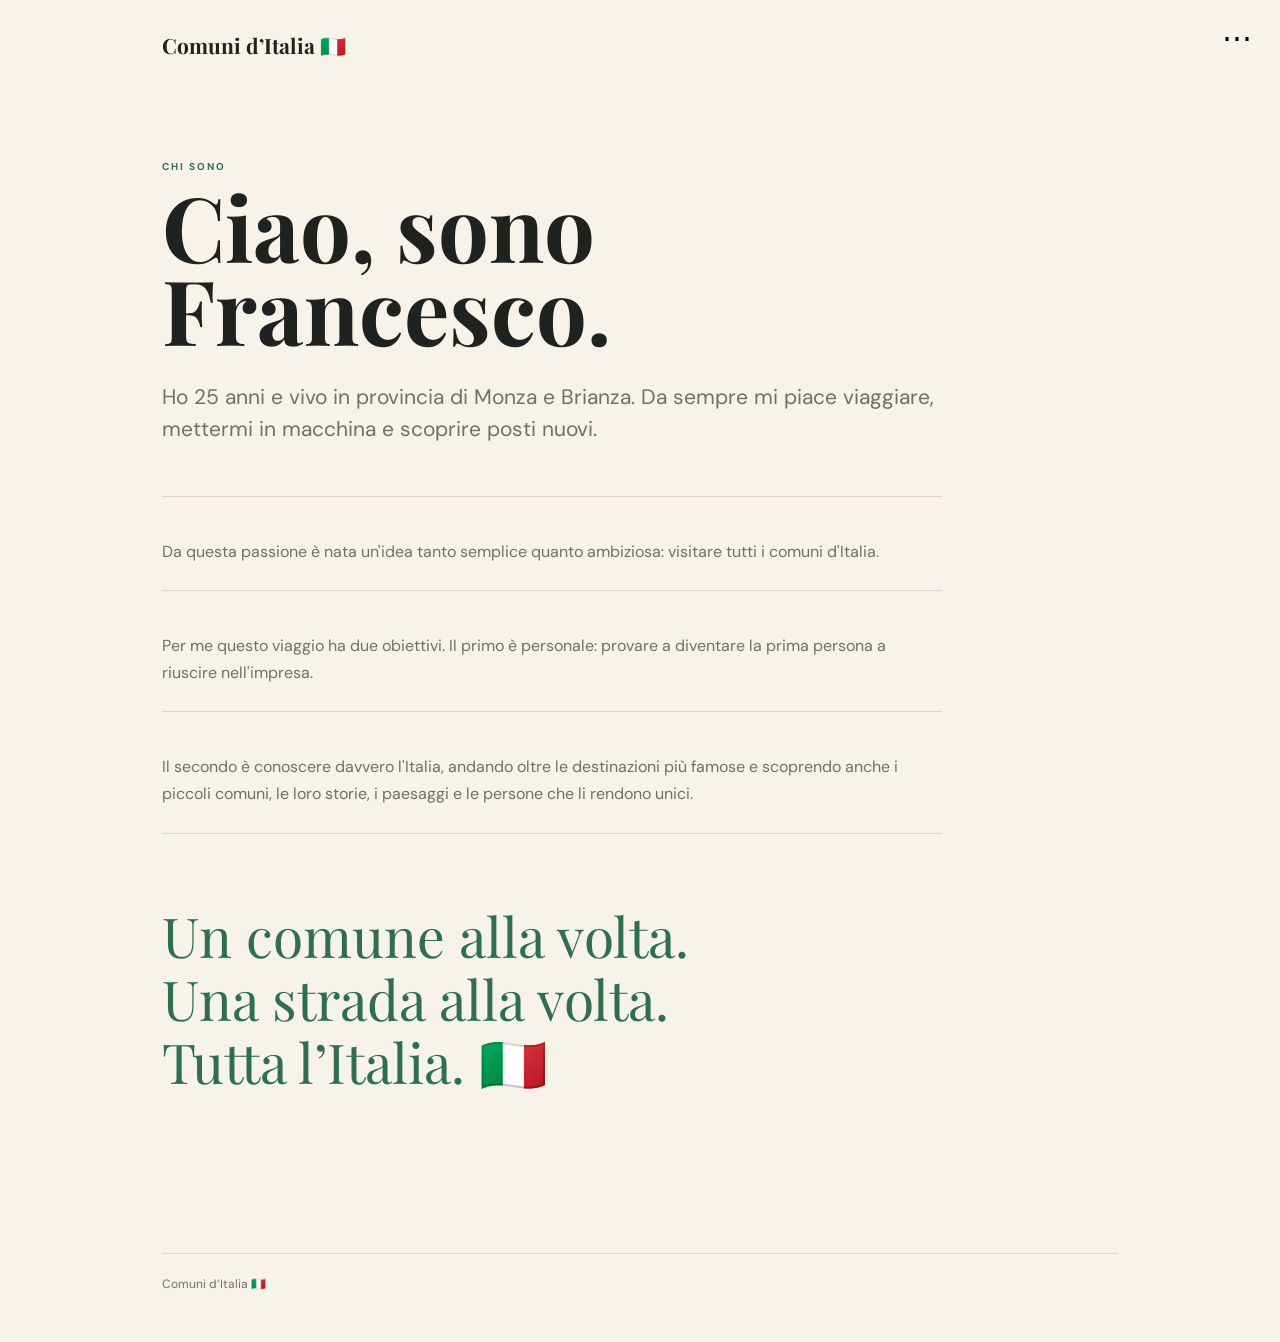
==== commit 953da6e5: "Create chi-sono.html" ====
--- a/chi-sono.html
+++ b/chi-sono.html
@@ -1,192 +1,495 @@
-<!doctype html>
+<!DOCTYPE html>
 <html lang="it">
+
 <head>
-<meta charset="utf-8">
-<meta name="viewport" content="width=device-width, initial-scale=1">
+
+<meta charset="UTF-8">
+
+<meta name="viewport"
+content="width=device-width, initial-scale=1.0">
+
 <title>Chi sono — Comuni d’Italia 🇮🇹</title>
-<link rel="stylesheet" href="style.css">
+
+<link href="https://fonts.googleapis.com/css2?family=DM+Sans:wght@400;500;600;700&family=Playfair+Display:wght@600;700&display=swap"
+rel="stylesheet">
+
+<style>
+
+:root{
+--paper:#f7f3e9;
+--white:#fffdf8;
+--ink:#20221f;
+--muted:#6e7069;
+--green:#2f6f4e;
+--line:#ddd7ca;
+}
+
+*{
+box-sizing:border-box;
+}
+
+body{
+margin:0;
+background:var(--paper);
+color:var(--ink);
+font-family:"DM Sans",sans-serif;
+}
+
+.page{
+max-width:1000px;
+margin:auto;
+padding:20px 22px 50px;
+}
+
+.top{
+height:50px;
+display:flex;
+align-items:center;
+}
+
+.brand{
+font-family:"Playfair Display",serif;
+font-size:21px;
+font-weight:700;
+}
+
+/* MENU */
+
+.menu-button{
+position:fixed;
+right:22px;
+top:19px;
+z-index:4000;
+
+border:0;
+background:transparent;
+
+font-size:30px;
+cursor:pointer;
+}
+
+.menu-overlay{
+position:fixed;
+inset:0;
+
+background:rgba(20,25,21,.45);
+backdrop-filter:blur(3px);
+
+opacity:0;
+pointer-events:none;
+
+transition:.25s;
+
+z-index:4998;
+}
+
+.menu-overlay.open{
+opacity:1;
+pointer-events:auto;
+}
+
+.side-menu{
+position:fixed;
+z-index:5000;
+
+top:0;
+right:0;
+
+width:min(430px,92vw);
+height:100dvh;
+
+background:var(--paper);
+
+padding:24px 28px;
+
+transform:translateX(105%);
+transition:.3s;
+
+display:flex;
+flex-direction:column;
+}
+
+.side-menu.open{
+transform:translateX(0);
+}
+
+.menu-top{
+display:flex;
+justify-content:space-between;
+align-items:center;
+
+margin-bottom:55px;
+}
+
+.menu-brand{
+font-family:"Playfair Display",serif;
+font-size:20px;
+font-weight:700;
+}
+
+.menu-close{
+width:40px;
+height:40px;
+
+border:1px solid var(--line);
+border-radius:50%;
+
+background:var(--white);
+
+font-size:27px;
+cursor:pointer;
+}
+
+.menu-section{
+margin-bottom:30px;
+}
+
+.menu-heading{
+margin-bottom:10px;
+
+color:var(--green);
+
+font-size:10px;
+font-weight:700;
+letter-spacing:.18em;
+}
+
+.menu-link{
+display:flex;
+justify-content:space-between;
+
+padding:12px 0;
+
+border-bottom:1px solid var(--line);
+
+text-decoration:none;
+
+font-size:18px;
+}
+
+.menu-quote{
+margin-top:auto;
+
+border-top:1px solid var(--line);
+
+padding-top:22px;
+
+font-family:"Playfair Display",serif;
+font-size:20px;
+line-height:1.25;
+font-weight:600;
+}
+
+.menu-quote div:last-child{
+color:var(--green);
+}
+
+/* CONTENUTO */
+
+.content{
+padding:90px 0;
+max-width:780px;
+}
+
+.kicker{
+color:var(--green);
+
+font-size:10px;
+font-weight:700;
+letter-spacing:.2em;
+}
+
+h1{
+margin:12px 0 30px;
+
+font-family:"Playfair Display",serif;
+
+font-size:clamp(50px,8vw,90px);
+
+line-height:.92;
+}
+
+.lead{
+font-size:21px;
+line-height:1.55;
+}
+
+p{
+color:var(--muted);
+line-height:1.7;
+}
+
+.story{
+margin-top:50px;
+
+border-top:1px solid var(--line);
+}
+
+.story p{
+padding:25px 0;
+
+border-bottom:1px solid var(--line);
+}
+
+.quote{
+margin:70px 0;
+
+font-family:"Playfair Display",serif;
+
+font-size:clamp(30px,5vw,55px);
+
+line-height:1.15;
+
+color:var(--green);
+}
+
+.footer{
+border-top:1px solid var(--line);
+
+padding-top:22px;
+
+color:var(--muted);
+
+font-size:12px;
+}
+
+@media(max-width:760px){
+
+.page{
+padding:16px 15px 35px;
+}
+
+.content{
+padding-top:65px;
+}
+
+}
+
+</style>
+
 </head>
 
 <body>
 
-<button class="menu-button" id="menuButton" aria-label="Apri menu" aria-expanded="false">⋯</button>
-<div class="menu-overlay" id="menuOverlay"></div>
-
-<aside class="side-menu" id="sideMenu" aria-hidden="true">
+<div class="page">
+
+<header class="top">
+
+<div class="brand">
+Comuni d’Italia 🇮🇹
+</div>
+
+</header>
+
+
+<button
+class="menu-button"
+id="menuButton">
+⋯
+</button>
+
+
+<div
+class="menu-overlay"
+id="menuOverlay">
+</div>
+
+
+<aside
+class="side-menu"
+id="sideMenu">
 
 <div class="menu-top">
-<div class="menu-brand">Comuni d’Italia 🇮🇹</div>
-<button class="menu-close" id="menuClose" aria-label="Chiudi menu">×</button>
-</div>
+
+<div class="menu-brand">
+Comuni d’Italia 🇮🇹
+</div>
+
+<button
+class="menu-close"
+id="menuClose">
+×
+</button>
+
+</div>
+
 
 <div class="menu-section">
-<div class="menu-heading">NAVIGAZIONE</div>
-<a href="index.html" class="menu-link"><span>Home</span><span>⌂</span></a>
-</div>
+
+<div class="menu-heading">
+IL PROGETTO
+</div>
+
+<a
+class="menu-link"
+href="chi-sono.html">
+
+<span>Chi sono</span>
+<span>→</span>
+
+</a>
+
+</div>
+
 
 <div class="menu-section">
-<div class="menu-heading">IL VIAGGIO</div>
-<a href="mappa.html" class="menu-link"><span>Mappa dei comuni</span><span>→</span></a>
-<a href="viaggio.html" class="menu-link"><span>Il viaggio</span><span>→</span></a>
-<a href="index.html#regioni" class="menu-link"><span>Regioni</span><span>→</span></a>
-</div>
+
+<div class="menu-heading">
+IL VIAGGIO
+</div>
+
+<a
+class="menu-link"
+href="mappa.html">
+
+<span>Mappa</span>
+<span>→</span>
+
+</a>
+
+</div>
+
 
 <div class="menu-section">
-<div class="menu-heading">IL PROGETTO</div>
-<a href="chi-sono.html" class="menu-link"><span>Chi sono</span><span>→</span></a>
-<a href="traguardi.html" class="menu-link"><span>Traguardi</span><span>→</span></a>
-</div>
-
-<div class="menu-section">
-<div class="menu-heading">SEGUIMI</div>
-<a href="https://www.instagram.com/frarossitto/" target="_blank" rel="noopener" class="menu-link"><span>Instagram</span><span>↗</span></a>
-<a href="https://www.tiktok.com/" target="_blank" rel="noopener" class="menu-link"><span>TikTok</span><span>↗</span></a>
-</div>
-
-<div class="menu-section">
-<div class="menu-heading">CONTATTI</div>
-<a href="contatti.html" class="menu-link"><span>Contatti</span><span>→</span></a>
-</div>
+
+<div class="menu-heading">
+CONTATTI
+</div>
+
+<a
+class="menu-link"
+href="contatti.html">
+
+<span>Contatti</span>
+<span>→</span>
+
+</a>
+
+</div>
+
 
 <div class="menu-quote">
+
 <div>Un comune alla volta.</div>
 <div>Una strada alla volta.</div>
 <div>Tutta l’Italia. 🇮🇹</div>
+
 </div>
 
 </aside>
 
-<main class="page">
-
-<div class="container">
-
-<header class="page-header">
-<a class="brand" href="index.html">Comuni d’Italia 🇮🇹</a>
-</header>
-
-<section class="page-hero">
-<div class="page-kicker">Chi sono</div>
-<h1>Francesco,<br>e un’idea piuttosto ambiziosa.</h1>
-<p>
+
+<main class="content">
+
+<div class="kicker">
+CHI SONO
+</div>
+
+<h1>
+Ciao, sono<br>
+Francesco.
+</h1>
+
+<p class="lead">
 Ho 25 anni e vivo in provincia di Monza e Brianza.
 Da sempre mi piace viaggiare, mettermi in macchina
 e scoprire posti nuovi.
 </p>
-</section>
-
-<section class="editorial-section">
-
-<div class="profile">
-
-<div class="profile-photo">
-Comuni d’Italia 🇮🇹
-<br><br>
-Un viaggio personale attraverso il Paese.
-</div>
-
-<div class="profile-copy">
-
-<h2>Perché visitare tutti i comuni?</h2>
+
+
+<div class="story">
 
 <p>
-Da questa passione per il viaggio è nata un’idea tanto semplice
-quanto ambiziosa: visitare tutti i comuni d’Italia.
+Da questa passione è nata un'idea tanto semplice
+quanto ambiziosa: visitare tutti i comuni d'Italia.
 </p>
 
 <p>
 Per me questo viaggio ha due obiettivi.
-Il primo è personale: provare a diventare la prima persona
-a riuscire nell’impresa.
+Il primo è personale: provare a diventare la prima
+persona a riuscire nell'impresa.
 </p>
 
 <p>
-Il secondo è conoscere davvero l’Italia, andando oltre le destinazioni
-più famose e scoprendo anche i piccoli comuni, le loro storie,
-i paesaggi e le persone che li rendono unici.
+Il secondo è conoscere davvero l'Italia, andando
+oltre le destinazioni più famose e scoprendo anche
+i piccoli comuni, le loro storie, i paesaggi
+e le persone che li rendono unici.
 </p>
 
-<p>
-Un comune alla volta, una strada alla volta, voglio attraversare
-tutta l’Italia.
-</p>
-
-</div>
-
-</div>
-
-</section>
-
-<section class="editorial-section">
-
-<div class="editorial-grid">
-
-<div>
-<div class="page-kicker">Il manifesto</div>
-<h2>Non cercare soltanto i posti famosi.</h2>
-</div>
-
-<div class="editorial-copy">
-<p>
-L’Italia è molto più grande delle sue città più conosciute.
-È fatta anche di piccoli comuni, strade provinciali,
-piazze quasi vuote e paesaggi che spesso si incontrano
-soltanto decidendo di uscire dalla strada principale.
-</p>
-
-<p>
-Questo progetto nasce proprio dalla curiosità di vedere
-quella parte d’Italia.
-</p>
-</div>
-
-</div>
-
-</section>
-
-<footer class="site-footer">
-<span>Comuni d’Italia 🇮🇹 · un progetto di Francesco</span>
-<a href="https://www.instagram.com/frarossitto/" target="_blank" rel="noopener">Instagram ↗</a>
+</div>
+
+
+<div class="quote">
+
+Un comune alla volta.<br>
+Una strada alla volta.<br>
+Tutta l’Italia. 🇮🇹
+
+</div>
+
+</main>
+
+
+<footer class="footer">
+Comuni d’Italia 🇮🇹
 </footer>
 
 </div>
 
-</main>
 
 <script>
-const menuButton=document.getElementById("menuButton");
-const menuClose=document.getElementById("menuClose");
-const menuOverlay=document.getElementById("menuOverlay");
-const sideMenu=document.getElementById("sideMenu");
+
+const menuButton=
+document.getElementById("menuButton");
+
+const menuClose=
+document.getElementById("menuClose");
+
+const menuOverlay=
+document.getElementById("menuOverlay");
+
+const sideMenu=
+document.getElementById("sideMenu");
+
 
 function openMenu(){
+
 sideMenu.classList.add("open");
 menuOverlay.classList.add("open");
-menuButton.classList.add("hidden");
-menuButton.setAttribute("aria-expanded","true");
-sideMenu.setAttribute("aria-hidden","false");
-document.body.classList.add("menu-open");
-}
+
+menuButton.style.opacity="0";
+menuButton.style.pointerEvents="none";
+
+document.body.style.overflow="hidden";
+
+}
+
 
 function closeMenu(){
+
 sideMenu.classList.remove("open");
 menuOverlay.classList.remove("open");
-menuButton.classList.remove("hidden");
-menuButton.setAttribute("aria-expanded","false");
-sideMenu.setAttribute("aria-hidden","true");
-document.body.classList.remove("menu-open");
-}
-
-menuButton.addEventListener("click",openMenu);
-menuClose.addEventListener("click",closeMenu);
-menuOverlay.addEventListener("click",closeMenu);
-
-document.addEventListener("keydown",e=>{
+
+menuButton.style.opacity="1";
+menuButton.style.pointerEvents="auto";
+
+document.body.style.overflow="";
+
+}
+
+
+menuButton.onclick=openMenu;
+menuClose.onclick=closeMenu;
+menuOverlay.onclick=closeMenu;
+
+document.addEventListener(
+"keydown",
+e=>{
 if(e.key==="Escape") closeMenu();
-});
-
-sideMenu.querySelectorAll("a").forEach(link=>{
-link.addEventListener("click",closeMenu);
-});
+}
+);
+
 </script>
 
 </body>
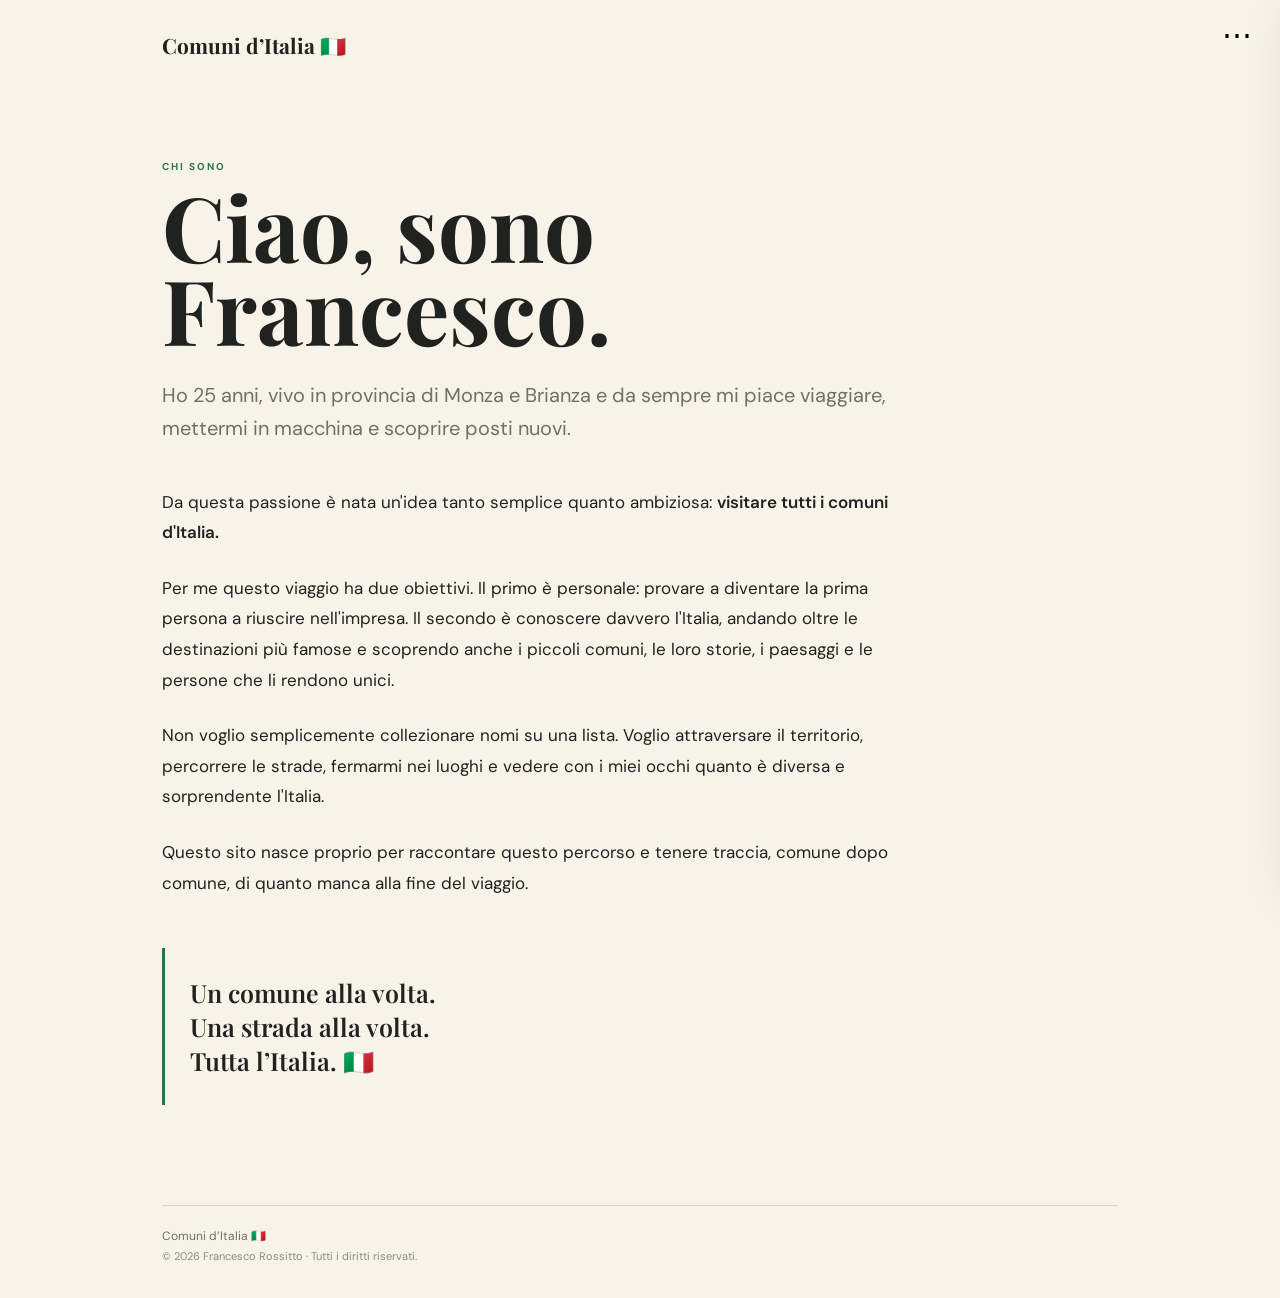
==== commit 8749b448: "Update chi-sono.html" ====
--- a/chi-sono.html
+++ b/chi-sono.html
@@ -28,17 +28,22 @@
 box-sizing:border-box;
 }
 
+html{
+scroll-behavior:smooth;
+}
+
 body{
 margin:0;
 background:var(--paper);
 color:var(--ink);
 font-family:"DM Sans",sans-serif;
+overflow-x:hidden;
 }
 
 .page{
 max-width:1000px;
 margin:auto;
-padding:20px 22px 50px;
+padding:20px 22px 35px;
 }
 
 .top{
@@ -65,7 +70,11 @@
 background:transparent;
 
 font-size:30px;
+line-height:1;
+
 cursor:pointer;
+
+transition:opacity .2s;
 }
 
 .menu-overlay{
@@ -103,10 +112,12 @@
 padding:24px 28px;
 
 transform:translateX(105%);
-transition:.3s;
+transition:transform .3s ease;
 
 display:flex;
 flex-direction:column;
+
+box-shadow:-15px 0 45px rgba(0,0,0,.08);
 }
 
 .side-menu.open{
@@ -118,7 +129,7 @@
 justify-content:space-between;
 align-items:center;
 
-margin-bottom:55px;
+margin-bottom:42px;
 }
 
 .menu-brand{
@@ -137,11 +148,13 @@
 background:var(--white);
 
 font-size:27px;
+line-height:1;
+
 cursor:pointer;
 }
 
 .menu-section{
-margin-bottom:30px;
+margin-bottom:25px;
 }
 
 .menu-heading{
@@ -151,12 +164,14 @@
 
 font-size:10px;
 font-weight:700;
+
 letter-spacing:.18em;
 }
 
 .menu-link{
 display:flex;
 justify-content:space-between;
+align-items:center;
 
 padding:12px 0;
 
@@ -165,6 +180,31 @@
 text-decoration:none;
 
 font-size:18px;
+color:var(--ink);
+
+transition:color .2s;
+}
+
+.menu-link:hover{
+color:var(--green);
+}
+
+.menu-home{
+display:flex;
+align-items:center;
+gap:8px;
+
+margin-bottom:32px;
+
+color:var(--muted);
+text-decoration:none;
+
+font-size:14px;
+font-weight:600;
+}
+
+.menu-home:hover{
+color:var(--green);
 }
 
 .menu-quote{
@@ -187,8 +227,8 @@
 /* CONTENUTO */
 
 .content{
-padding:90px 0;
-max-width:780px;
+padding:90px 0 100px;
+max-width:760px;
 }
 
 .kicker{
@@ -196,11 +236,12 @@
 
 font-size:10px;
 font-weight:700;
+
 letter-spacing:.2em;
 }
 
 h1{
-margin:12px 0 30px;
+margin:12px 0 28px;
 
 font-family:"Playfair Display",serif;
 
@@ -210,38 +251,41 @@
 }
 
 .lead{
-font-size:21px;
-line-height:1.55;
-}
-
-p{
+font-size:20px;
+line-height:1.65;
 color:var(--muted);
-line-height:1.7;
 }
 
 .story{
+margin-top:42px;
+
+font-size:17px;
+line-height:1.8;
+}
+
+.story p{
+margin:0 0 25px;
+}
+
+.story strong{
+font-weight:600;
+}
+
+.quote{
 margin-top:50px;
 
-border-top:1px solid var(--line);
-}
-
-.story p{
-padding:25px 0;
-
-border-bottom:1px solid var(--line);
-}
-
-.quote{
-margin:70px 0;
+padding:28px 0 28px 25px;
+
+border-left:3px solid var(--green);
 
 font-family:"Playfair Display",serif;
 
-font-size:clamp(30px,5vw,55px);
-
-line-height:1.15;
-
-color:var(--green);
-}
+font-size:25px;
+line-height:1.35;
+font-weight:600;
+}
+
+/* FOOTER */
 
 .footer{
 border-top:1px solid var(--line);
@@ -251,16 +295,42 @@
 color:var(--muted);
 
 font-size:12px;
+
+display:flex;
+flex-direction:column;
+gap:5px;
+}
+
+.rights{
+font-size:11px;
+color:#8a8a82;
 }
 
 @media(max-width:760px){
 
 .page{
-padding:16px 15px 35px;
+padding:16px 15px 30px;
 }
 
 .content{
 padding-top:65px;
+padding-bottom:75px;
+}
+
+.lead{
+font-size:18px;
+}
+
+.story{
+font-size:16px;
+}
+
+.quote{
+font-size:22px;
+}
+
+.side-menu{
+padding:22px 23px;
 }
 
 }
@@ -284,8 +354,11 @@
 
 <button
 class="menu-button"
-id="menuButton">
+id="menuButton"
+aria-label="Apri menu">
+
 ⋯
+
 </button>
 
 
@@ -297,7 +370,8 @@
 
 <aside
 class="side-menu"
-id="sideMenu">
+id="sideMenu"
+aria-label="Menu principale">
 
 <div class="menu-top">
 
@@ -307,11 +381,23 @@
 
 <button
 class="menu-close"
-id="menuClose">
+id="menuClose"
+aria-label="Chiudi menu">
+
 ×
+
 </button>
 
 </div>
+
+
+<a
+class="menu-home"
+href="index.html">
+
+← Torna alla home
+
+</a>
 
 
 <div class="menu-section">
@@ -386,35 +472,34 @@
 </div>
 
 <h1>
-Ciao, sono<br>
-Francesco.
+Ciao, sono Francesco.
 </h1>
 
 <p class="lead">
-Ho 25 anni e vivo in provincia di Monza e Brianza.
-Da sempre mi piace viaggiare, mettermi in macchina
-e scoprire posti nuovi.
+Ho 25 anni, vivo in provincia di Monza e Brianza e da sempre mi piace viaggiare, mettermi in macchina e scoprire posti nuovi.
 </p>
 
 
 <div class="story">
 
 <p>
-Da questa passione è nata un'idea tanto semplice
-quanto ambiziosa: visitare tutti i comuni d'Italia.
+Da questa passione è nata un'idea tanto semplice quanto ambiziosa:
+<strong>visitare tutti i comuni d'Italia.</strong>
 </p>
 
 <p>
 Per me questo viaggio ha due obiettivi.
-Il primo è personale: provare a diventare la prima
-persona a riuscire nell'impresa.
+Il primo è personale: provare a diventare la prima persona a riuscire nell'impresa.
+Il secondo è conoscere davvero l'Italia, andando oltre le destinazioni più famose e scoprendo anche i piccoli comuni, le loro storie, i paesaggi e le persone che li rendono unici.
 </p>
 
 <p>
-Il secondo è conoscere davvero l'Italia, andando
-oltre le destinazioni più famose e scoprendo anche
-i piccoli comuni, le loro storie, i paesaggi
-e le persone che li rendono unici.
+Non voglio semplicemente collezionare nomi su una lista.
+Voglio attraversare il territorio, percorrere le strade, fermarmi nei luoghi e vedere con i miei occhi quanto è diversa e sorprendente l'Italia.
+</p>
+
+<p>
+Questo sito nasce proprio per raccontare questo percorso e tenere traccia, comune dopo comune, di quanto manca alla fine del viaggio.
 </p>
 
 </div>
@@ -432,7 +517,15 @@
 
 
 <footer class="footer">
+
+<div>
 Comuni d’Italia 🇮🇹
+</div>
+
+<div class="rights">
+© 2026 Francesco Rossitto · Tutti i diritti riservati.
+</div>
+
 </footer>
 
 </div>
@@ -440,16 +533,16 @@
 
 <script>
 
-const menuButton=
+const menuButton =
 document.getElementById("menuButton");
 
-const menuClose=
+const menuClose =
 document.getElementById("menuClose");
 
-const menuOverlay=
+const menuOverlay =
 document.getElementById("menuOverlay");
 
-const sideMenu=
+const sideMenu =
 document.getElementById("sideMenu");
 
 
@@ -480,13 +573,20 @@
 
 
 menuButton.onclick=openMenu;
+
 menuClose.onclick=closeMenu;
+
 menuOverlay.onclick=closeMenu;
+
 
 document.addEventListener(
 "keydown",
 e=>{
-if(e.key==="Escape") closeMenu();
+
+if(e.key==="Escape"){
+closeMenu();
+}
+
 }
 );
 
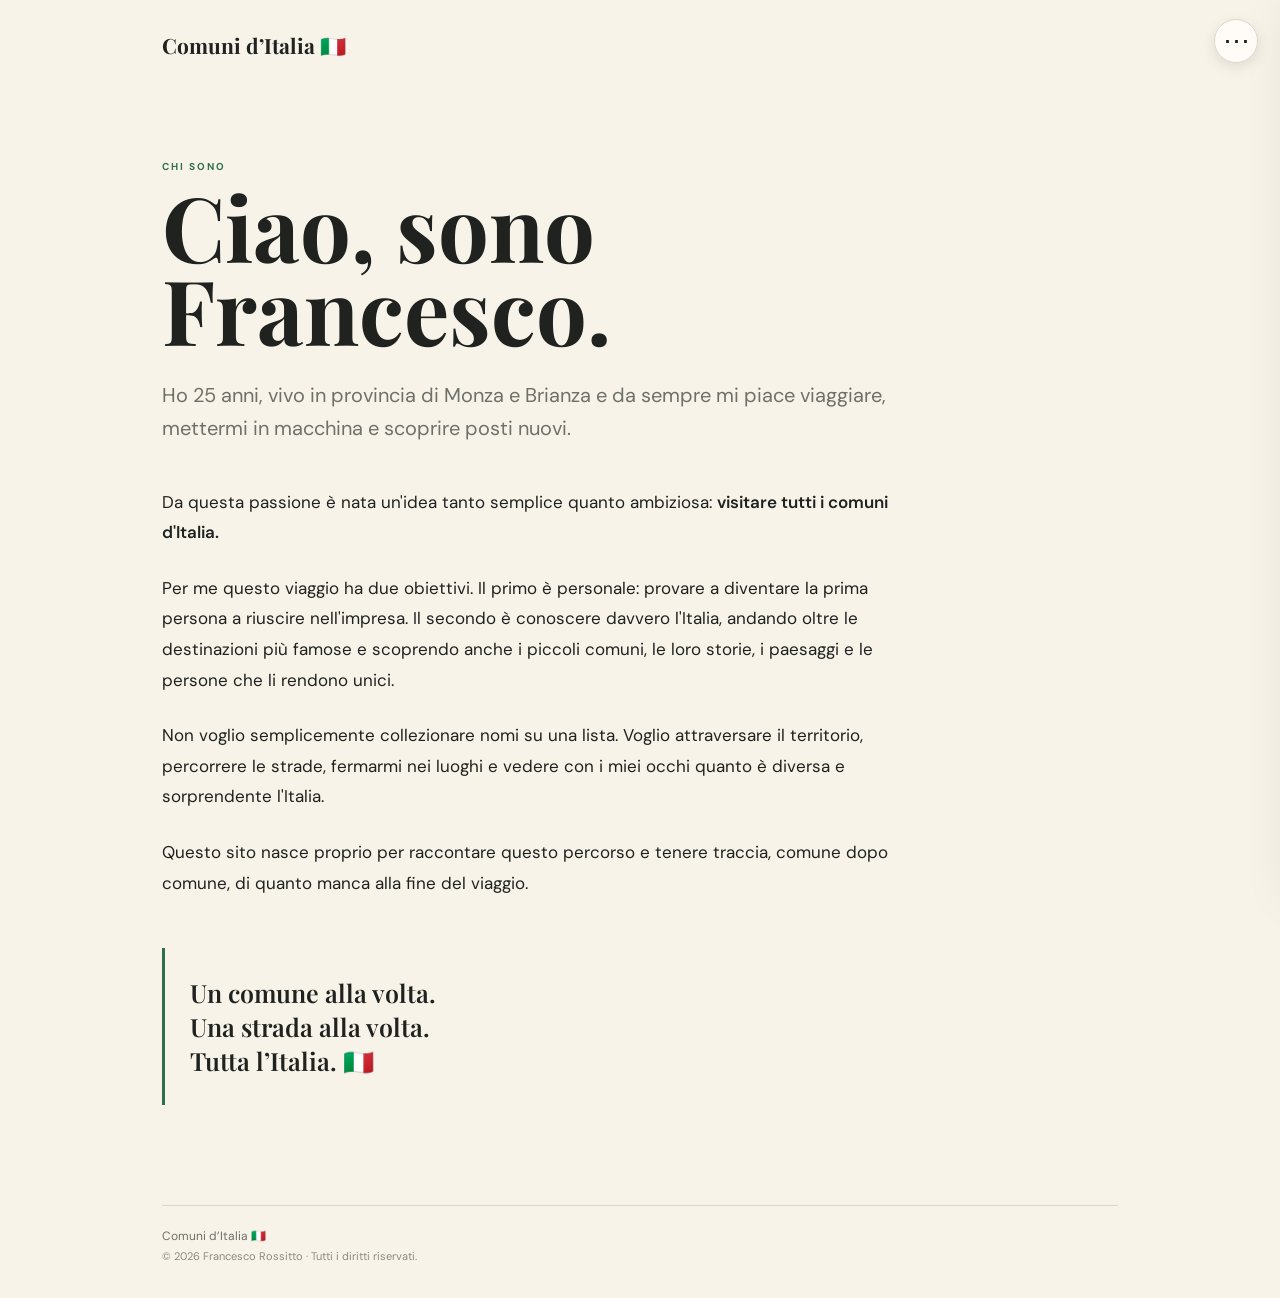
==== commit 569f852a: "Update chi-sono.html" ====
--- a/chi-sono.html
+++ b/chi-sono.html
@@ -61,20 +61,44 @@
 /* MENU */
 
 .menu-button{
-position:fixed;
-right:22px;
-top:19px;
-z-index:4000;
-
-border:0;
-background:transparent;
-
-font-size:30px;
-line-height:1;
-
-cursor:pointer;
-
-transition:opacity .2s;
+  position:fixed;
+
+  right:22px;
+  top:19px;
+
+  z-index:4000;
+
+  width:44px;
+  height:44px;
+
+  display:flex;
+  align-items:center;
+  justify-content:center;
+
+  border:1px solid var(--line);
+  border-radius:50%;
+
+  background:rgba(255,253,248,.92);
+
+  box-shadow:0 4px 14px rgba(0,0,0,.10);
+
+  font-size:27px;
+  line-height:1;
+
+  cursor:pointer;
+
+  color:var(--ink);
+
+  transition:
+    .2s ease;
+}
+
+.menu-button:hover{
+  background:var(--white);
+
+  box-shadow:0 6px 18px rgba(0,0,0,.14);
+
+  transform:translateY(-1px);
 }
 
 .menu-overlay{
@@ -215,6 +239,7 @@
 padding-top:22px;
 
 font-family:"Playfair Display",serif;
+
 font-size:20px;
 line-height:1.25;
 font-weight:600;
